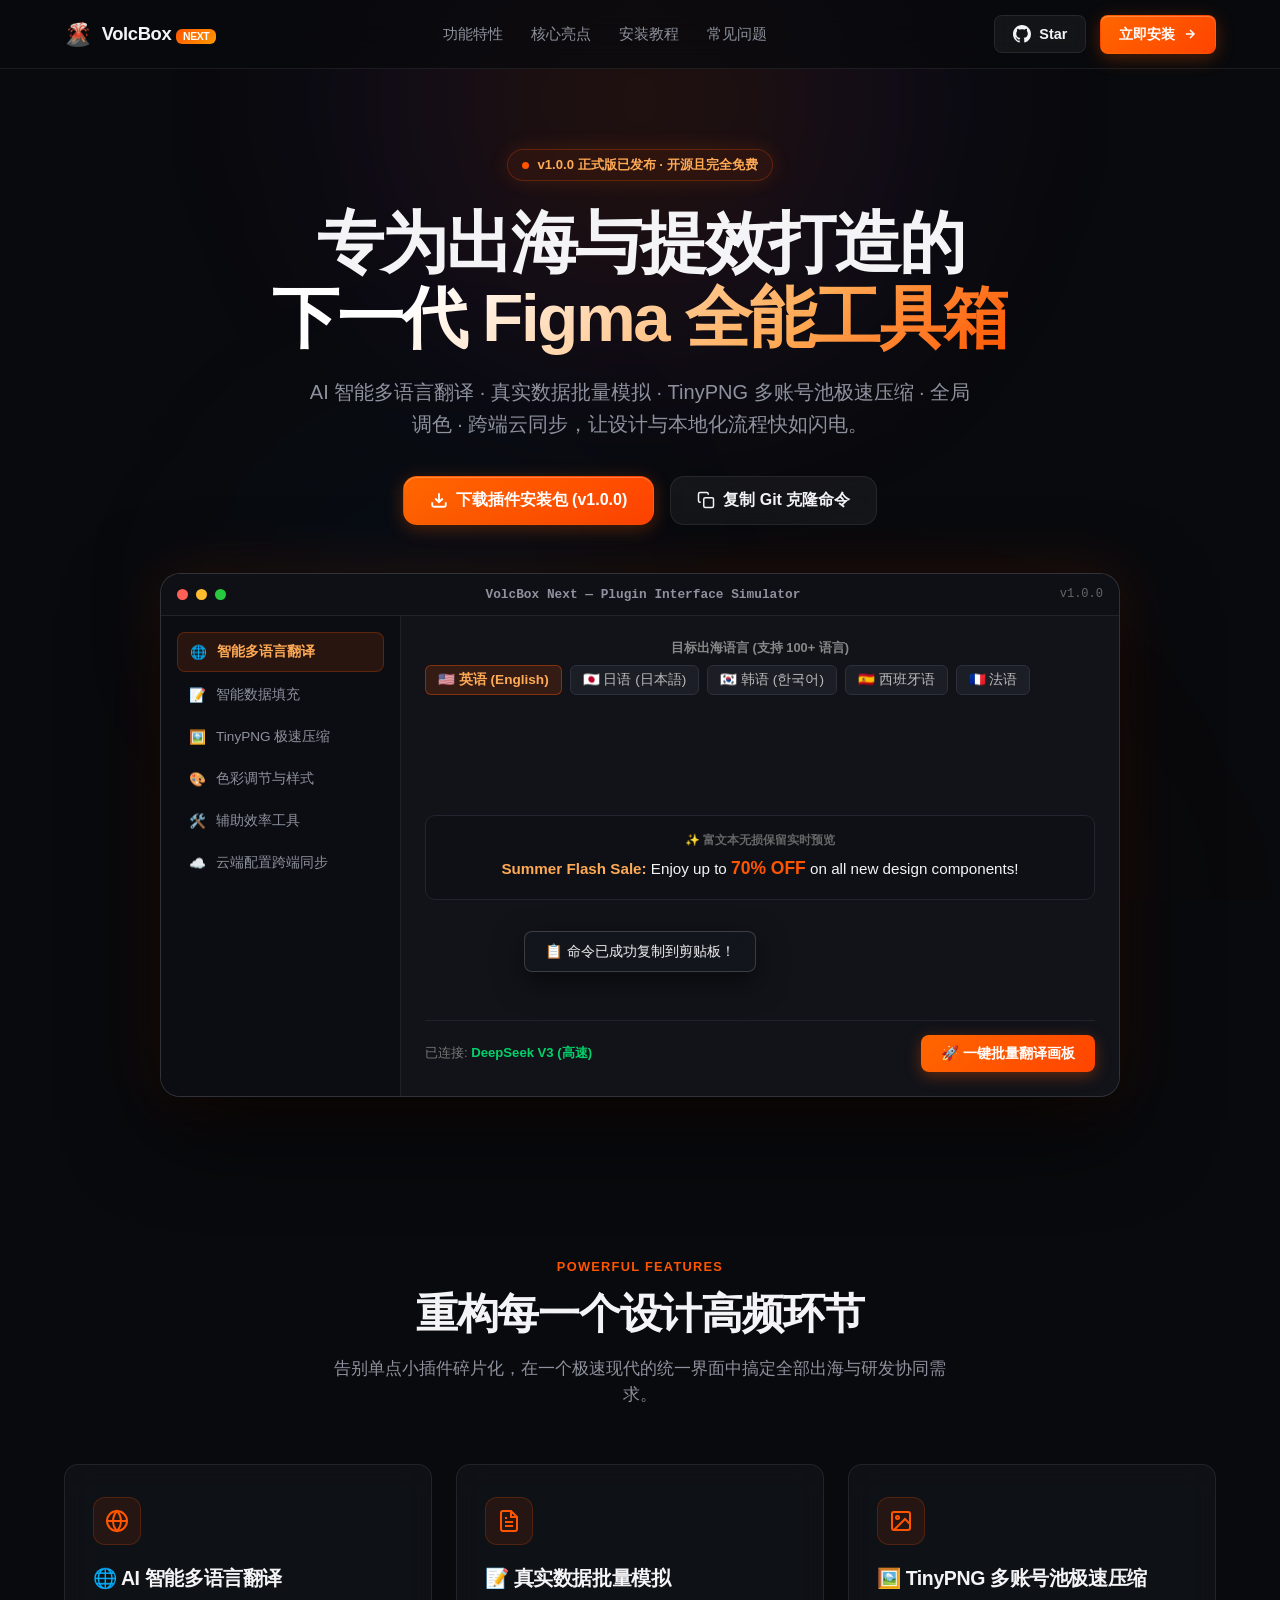
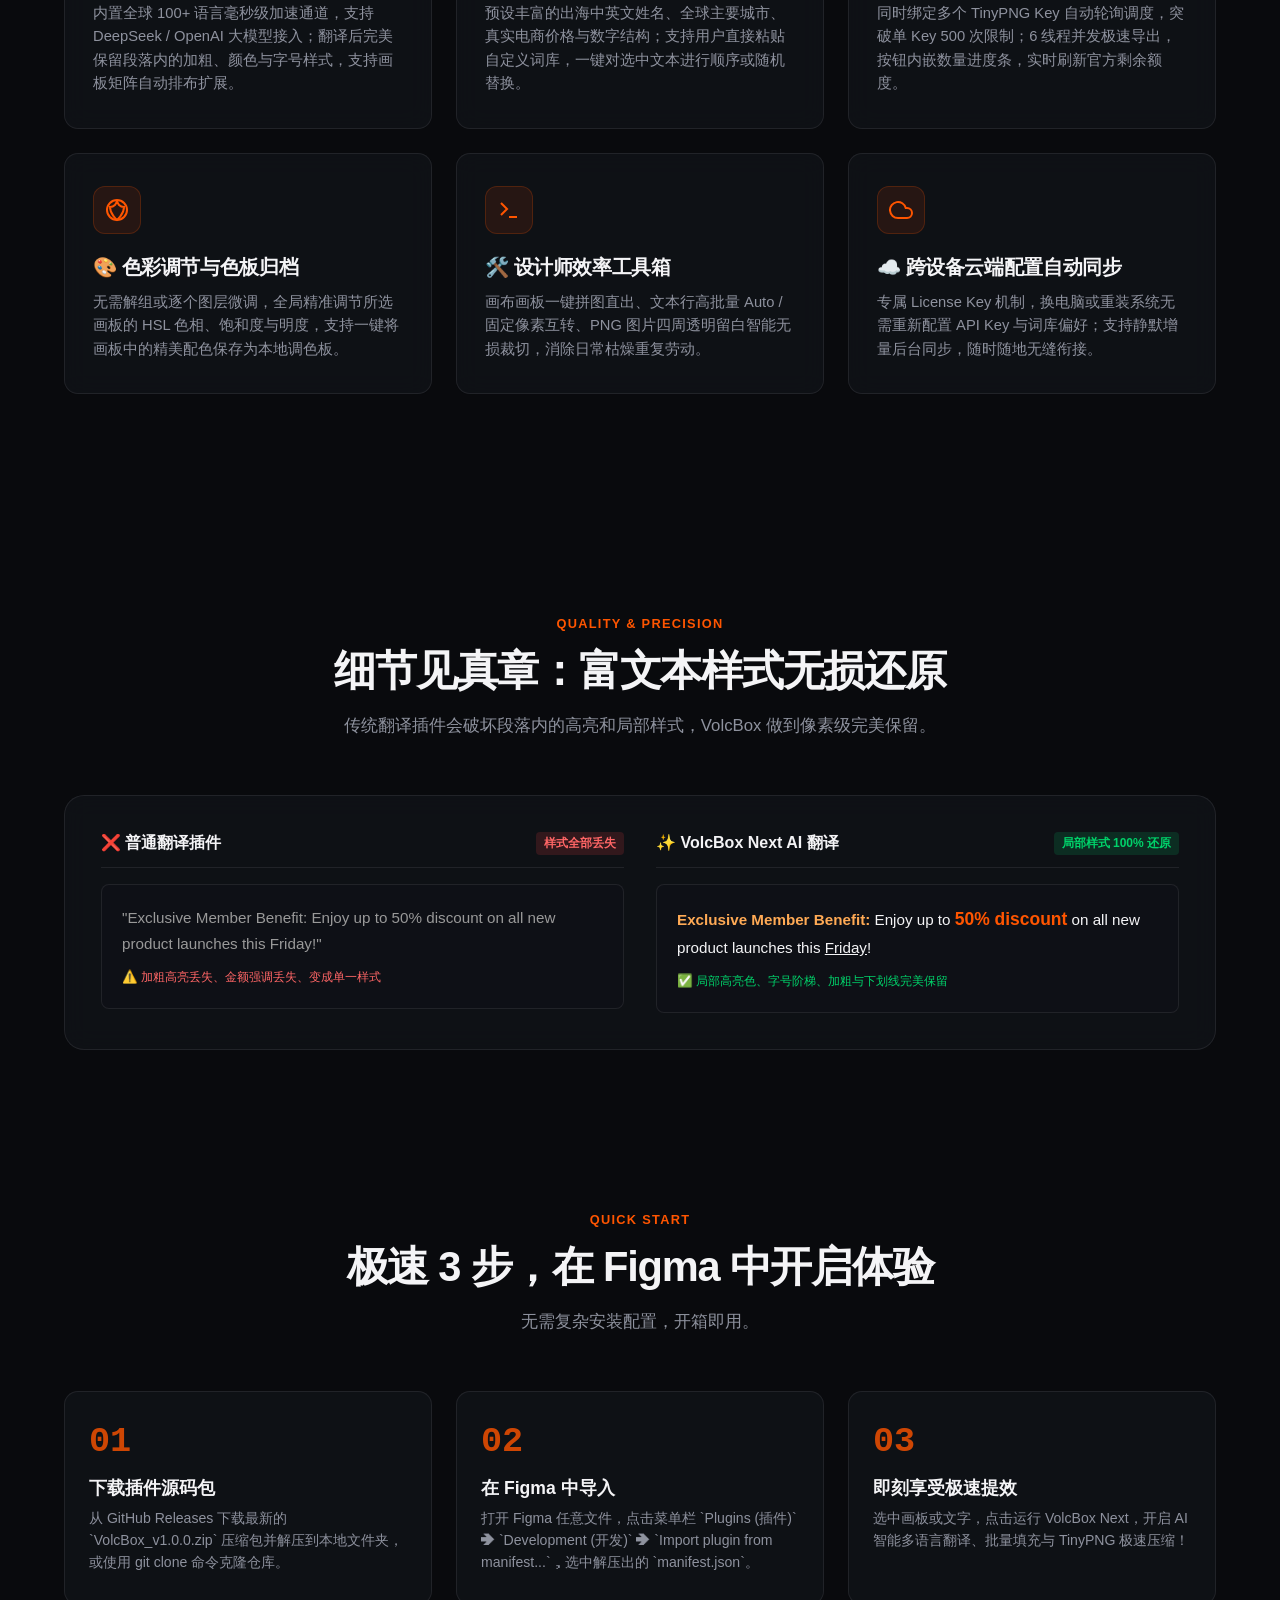
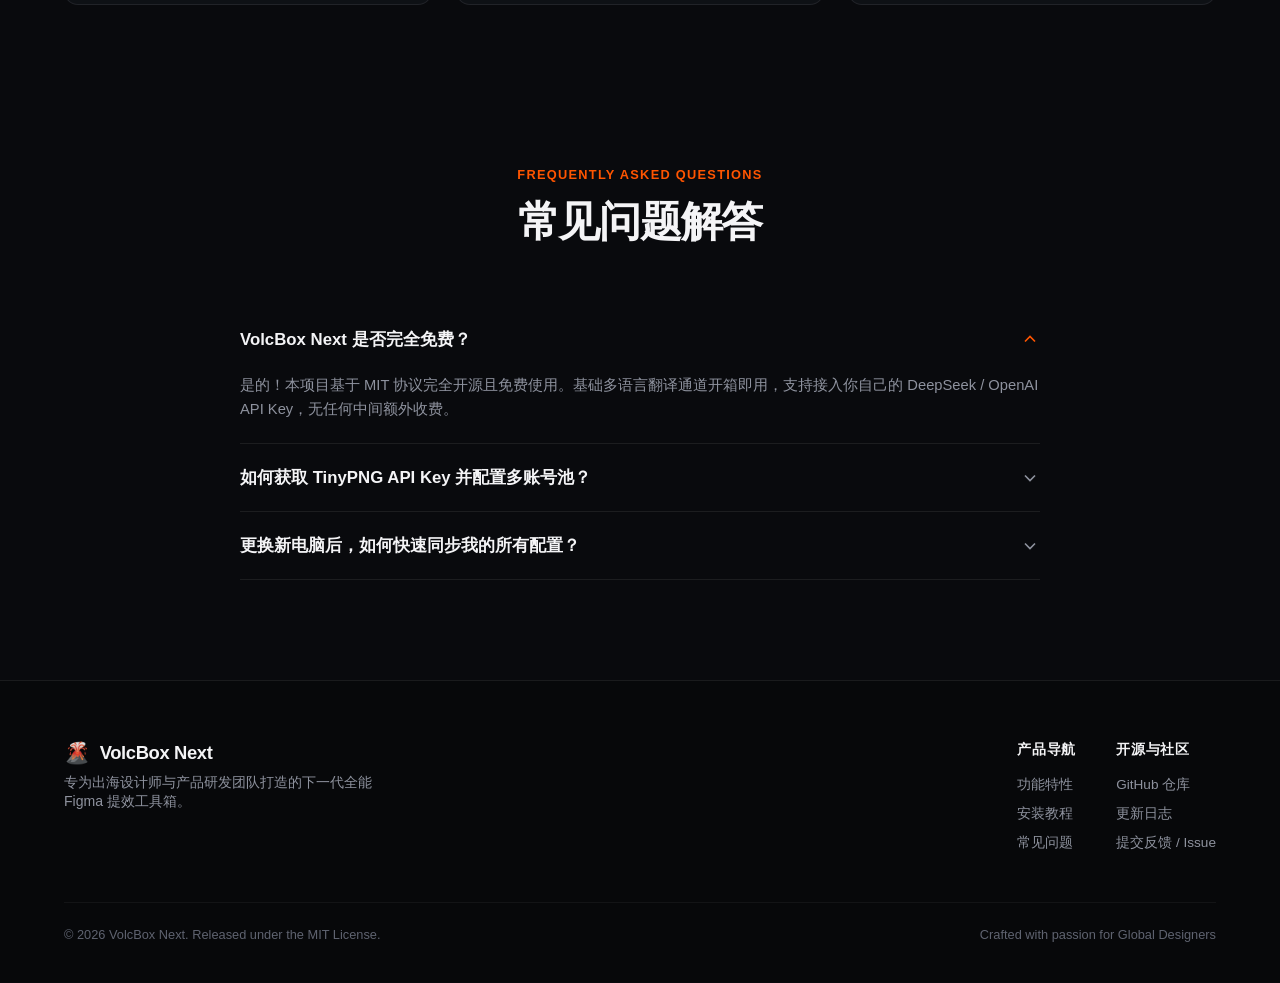
==== website/index.html @ 86ef057e "feat: add lightweight dark/light theme switcher and website" ====
<!DOCTYPE html>
<html lang="zh-CN">
<head>
  <meta charset="UTF-8">
  <meta name="viewport" content="width=device-width, initial-scale=1.0">
  <title>VolcBox Next — 全能出海与设计提效 Figma 插件官方主页</title>
  <meta name="description" content="专为出海设计师与产品研发打造的下一代全能 Figma 提效工具箱：AI 智能翻译、真实数据批量填充、TinyPNG 多账号池极速压缩、色彩调校与跨端云同步。">
  <meta name="keywords" content="Figma, Figma Plugin, VolcBox, AI翻译, TinyPNG压缩, 出海设计, 数据模拟, Figma插件">
  
  <!-- Open Graph / Meta -->
  <meta property="og:type" content="website">
  <meta property="og:title" content="VolcBox Next — 全能出海与设计提效 Figma 插件">
  <meta property="og:description" content="AI 智能翻译 · 真实数据批量模拟 · TinyPNG 多池极速压缩 · 全局调色 · 跨端云同步">

  <!-- Favicon -->
  <link rel="icon" href="data:image/svg+xml,<svg xmlns=%22http://www.w3.org/2000/svg%22 viewBox=%220 0 100 100%22><text y=%22.9em%22 font-size=%2290%22>🌋</text></svg>">
  
  <!-- Stylesheet -->
  <link rel="stylesheet" href="style.css">
</head>
<body>

  <!-- Ambient Light Orbs -->
  <div class="ambient-glow">
    <div class="glow-orb-1"></div>
    <div class="glow-orb-2"></div>
    <div class="glow-orb-3"></div>
  </div>

  <!-- Navigation Bar -->
  <header class="navbar">
    <div class="container navbar-inner">
      <a href="#" class="logo-link">
        <span style="font-size: 1.4rem;">🌋</span>
        <span>VolcBox <span class="logo-badge">Next</span></span>
      </a>

      <nav>
        <ul class="nav-links">
          <li><a href="#features" class="nav-link">功能特性</a></li>
          <li><a href="#showcase" class="nav-link">核心亮点</a></li>
          <li><a href="#install" class="nav-link">安装教程</a></li>
          <li><a href="#faq" class="nav-link">常见问题</a></li>
        </ul>
      </nav>

      <div class="nav-actions">
        <a href="https://github.com/haifengcy/Figma-VolcBox" target="_blank" class="btn btn-secondary" title="前往 GitHub 仓库">
          <svg width="18" height="18" viewBox="0 0 24 24" fill="currentColor"><path d="M12 0C5.37 0 0 5.37 0 12c0 5.31 3.435 9.795 8.205 11.385.6.105.825-.255.825-.57 0-.285-.015-1.23-.015-2.235-3.015.555-3.795-.735-4.035-1.41-.135-.345-.72-1.41-1.23-1.695-.42-.225-1.02-.78-.015-.795.945-.015 1.62.87 1.845 1.23 1.08 1.815 2.805 1.305 3.495.99.105-.78.42-1.305.765-1.605-2.67-.3-5.46-1.335-5.46-5.925 0-1.305.465-2.385 1.23-3.225-.12-.3-.54-1.53.12-3.18 0 0 1.005-.315 3.3 1.23.96-.27 1.98-.405 3-.405s2.04.135 3 .405c2.295-1.56 3.3-1.23 3.3-1.23.66 1.65.24 2.88.12 3.18.765.84 1.23 1.905 1.23 3.225 0 4.605-2.805 5.625-5.475 5.925.435.375.81 1.095.81 2.22 0 1.605-.015 2.895-.015 3.3 0 .315.225.69.825.57A12.02 12.02 0 0024 12c0-6.63-5.37-12-12-12z"/></svg>
          <span>Star</span>
        </a>
        <a href="#install" class="btn btn-primary">
          <span>立即安装</span>
          <svg width="14" height="14" viewBox="0 0 24 24" fill="none" stroke="currentColor" stroke-width="2.5"><path d="M5 12h14M12 5l7 7-7 7"/></svg>
        </a>
      </div>
    </div>
  </header>

  <!-- Hero Section -->
  <section class="hero-section">
    <div class="container">
      <div class="hero-pill">
        <span class="pulse-dot"></span>
        <span>v1.0.0 正式版已发布 · 开源且完全免费</span>
      </div>

      <h1 class="hero-title">
        专为出海与提效打造的<br>
        <span class="gradient-text">下一代 Figma 全能工具箱</span>
      </h1>

      <p class="hero-subtitle">
        AI 智能多语言翻译 · 真实数据批量模拟 · TinyPNG 多账号池极速压缩 · 全局调色 · 跨端云同步，让设计与本地化流程快如闪电。
      </p>

      <div class="hero-cta-group">
        <a href="https://github.com/haifengcy/Figma-VolcBox/releases/latest" target="_blank" class="btn btn-primary btn-lg">
          <svg width="18" height="18" viewBox="0 0 24 24" fill="none" stroke="currentColor" stroke-width="2.5"><path d="M21 15v4a2 2 0 0 1-2 2H5a2 2 0 0 1-2-2v-4M7 10l5 5 5-5M12 15V3"/></svg>
          <span>下载插件安装包 (v1.0.0)</span>
        </a>
        <button onclick="copyCloneCommand()" class="btn btn-secondary btn-lg">
          <svg width="18" height="18" viewBox="0 0 24 24" fill="none" stroke="currentColor" stroke-width="2"><rect x="9" y="9" width="13" height="13" rx="2" ry="2"></rect><path d="M5 15H4a2 2 0 0 1-2-2V4a2 2 0 0 1 2-2h9a2 2 0 0 1 2 2v1"></path></svg>
          <span>复制 Git 克隆命令</span>
        </button>
      </div>

      <!-- 3D Interactive Simulated Figma Plugin -->
      <div class="hero-mockup-wrapper">
        <div class="hero-mockup-container">
          <div class="window-header">
            <div class="window-controls">
              <span class="window-dot dot-red"></span>
              <span class="window-dot dot-yellow"></span>
              <span class="window-dot dot-green"></span>
            </div>
            <div class="window-title">VolcBox Next — Plugin Interface Simulator</div>
            <div style="font-size: 0.75rem; color: #666; font-family: var(--font-mono);">v1.0.0</div>
          </div>

          <div class="mockup-body">
            <!-- Sidebar Tabs -->
            <div class="mockup-sidebar">
              <button class="mockup-tab-btn active" onclick="switchMockupTab('translate', this)">
                <span>🌐</span> <span>智能多语言翻译</span>
              </button>
              <button class="mockup-tab-btn" onclick="switchMockupTab('fill', this)">
                <span>📝</span> <span>智能数据填充</span>
              </button>
              <button class="mockup-tab-btn" onclick="switchMockupTab('compress', this)">
                <span>🖼️</span> <span>TinyPNG 极速压缩</span>
              </button>
              <button class="mockup-tab-btn" onclick="switchMockupTab('color', this)">
                <span>🎨</span> <span>色彩调节与样式</span>
              </button>
              <button class="mockup-tab-btn" onclick="switchMockupTab('tools', this)">
                <span>🛠️</span> <span>辅助效率工具</span>
              </button>
              <button class="mockup-tab-btn" onclick="switchMockupTab('sync', this)">
                <span>☁️</span> <span>云端配置跨端同步</span>
              </button>
            </div>

            <!-- Main Tab Dynamic Content -->
            <div class="mockup-content" id="mockup-content-view">
              <!-- Content rendered via JavaScript dynamically -->
            </div>
          </div>
        </div>
      </div>
    </div>
  </section>

  <!-- Core Features Grid -->
  <section id="features" style="padding: 100px 0 60px;">
    <div class="container">
      <div class="section-header">
        <span class="section-tag">Powerful Features</span>
        <h2 class="section-title">重构每一个设计高频环节</h2>
        <p class="section-desc">告别单点小插件碎片化，在一个极速现代的统一界面中搞定全部出海与研发协同需求。</p>
      </div>

      <div class="features-grid">
        <!-- Card 1 -->
        <div class="feature-card">
          <div class="feature-icon-wrapper">
            <svg width="24" height="24" viewBox="0 0 24 24" fill="none" stroke="currentColor" stroke-width="2"><circle cx="12" cy="12" r="10"></circle><line x1="2" y1="12" x2="22" y2="12"></line><path d="M12 2a15.3 15.3 0 0 1 4 10 15.3 15.3 0 0 1-4 10 15.3 15.3 0 0 1-4-10 15.3 15.3 0 0 1 4-10z"></path></svg>
          </div>
          <h3 class="feature-title">🌐 AI 智能多语言翻译</h3>
          <p class="feature-description">
            内置全球 100+ 语言毫秒级加速通道，支持 DeepSeek / OpenAI 大模型接入；翻译后完美保留段落内的加粗、颜色与字号样式，支持画板矩阵自动排布扩展。
          </p>
        </div>

        <!-- Card 2 -->
        <div class="feature-card">
          <div class="feature-icon-wrapper">
            <svg width="24" height="24" viewBox="0 0 24 24" fill="none" stroke="currentColor" stroke-width="2"><path d="M14 2H6a2 2 0 0 0-2 2v16a2 2 0 0 0 2 2h12a2 2 0 0 0 2-2V8z"></path><polyline points="14 2 14 8 20 8"></polyline><line x1="16" y1="13" x2="8" y2="13"></line><line x1="16" y1="17" x2="8" y2="17"></line><polyline points="10 9 9 9 8 9"></polyline></svg>
          </div>
          <h3 class="feature-title">📝 真实数据批量模拟</h3>
          <p class="feature-description">
            预设丰富的出海中英文姓名、全球主要城市、真实电商价格与数字结构；支持用户直接粘贴自定义词库，一键对选中文本进行顺序或随机替换。
          </p>
        </div>

        <!-- Card 3 -->
        <div class="feature-card">
          <div class="feature-icon-wrapper">
            <svg width="24" height="24" viewBox="0 0 24 24" fill="none" stroke="currentColor" stroke-width="2"><rect x="3" y="3" width="18" height="18" rx="2" ry="2"></rect><circle cx="8.5" cy="8.5" r="1.5"></circle><polyline points="21 15 16 10 5 21"></polyline></svg>
          </div>
          <h3 class="feature-title">🖼️ TinyPNG 多账号池极速压缩</h3>
          <p class="feature-description">
            同时绑定多个 TinyPNG Key 自动轮询调度，突破单 Key 500 次限制；6 线程并发极速导出，按钮内嵌数量进度条，实时刷新官方剩余额度。
          </p>
        </div>

        <!-- Card 4 -->
        <div class="feature-card">
          <div class="feature-icon-wrapper">
            <svg width="24" height="24" viewBox="0 0 24 24" fill="none" stroke="currentColor" stroke-width="2"><circle cx="12" cy="12" r="10"></circle><path d="M12 2a7 7 0 0 0 7 7c0 7-7 13-7 13s-7-6-7-13a7 7 0 0 0 7-7z"></path></svg>
          </div>
          <h3 class="feature-title">🎨 色彩调节与色板归档</h3>
          <p class="feature-description">
            无需解组或逐个图层微调，全局精准调节所选画板的 HSL 色相、饱和度与明度，支持一键将画板中的精美配色保存为本地调色板。
          </p>
        </div>

        <!-- Card 5 -->
        <div class="feature-card">
          <div class="feature-icon-wrapper">
            <svg width="24" height="24" viewBox="0 0 24 24" fill="none" stroke="currentColor" stroke-width="2"><polyline points="4 17 10 11 4 5"></polyline><line x1="12" y1="19" x2="20" y2="19"></line></svg>
          </div>
          <h3 class="feature-title">🛠️ 设计师效率工具箱</h3>
          <p class="feature-description">
            画布画板一键拼图直出、文本行高批量 Auto / 固定像素互转、PNG 图片四周透明留白智能无损裁切，消除日常枯燥重复劳动。
          </p>
        </div>

        <!-- Card 6 -->
        <div class="feature-card">
          <div class="feature-icon-wrapper">
            <svg width="24" height="24" viewBox="0 0 24 24" fill="none" stroke="currentColor" stroke-width="2"><path d="M18 10h-1.26A8 8 0 1 0 9 20h9a5 5 0 0 0 0-10z"></path></svg>
          </div>
          <h3 class="feature-title">☁️ 跨设备云端配置自动同步</h3>
          <p class="feature-description">
            专属 License Key 机制，换电脑或重装系统无需重新配置 API Key 与词库偏好；支持静默增量后台同步，随时随地无缝衔接。
          </p>
        </div>
      </div>
    </div>
  </section>

  <!-- Showcase & Comparison Section -->
  <section id="showcase" class="comparison-section">
    <div class="container">
      <div class="section-header">
        <span class="section-tag">Quality & Precision</span>
        <h2 class="section-title">细节见真章：富文本样式无损还原</h2>
        <p class="section-desc">传统翻译插件会破坏段落内的高亮和局部样式，VolcBox 做到像素级完美保留。</p>
      </div>

      <div class="comparison-box">
        <div>
          <div class="compare-col-header">
            <strong>❌ 普通翻译插件</strong>
            <span class="compare-badge badge-bad">样式全部丢失</span>
          </div>
          <div class="compare-card" style="color: #999;">
            "Exclusive Member Benefit: Enjoy up to 50% discount on all new product launches this Friday!"
            <div style="font-size: 0.78rem; color: #ff6666; margin-top: 10px;">⚠️ 加粗高亮丢失、金额强调丢失、变成单一样式</div>
          </div>
        </div>

        <div>
          <div class="compare-col-header">
            <strong>✨ VolcBox Next AI 翻译</strong>
            <span class="compare-badge badge-good">局部样式 100% 还原</span>
          </div>
          <div class="compare-card">
            <span style="color: #FFAA55; font-weight: 700;">Exclusive Member Benefit:</span> Enjoy up to <span style="color: #FF5500; font-weight: 800; font-size: 1.15em;">50% discount</span> on all new product launches this <span style="text-decoration: underline;">Friday</span>!
            <div style="font-size: 0.78rem; color: #00D26A; margin-top: 10px;">✅ 局部高亮色、字号阶梯、加粗与下划线完美保留</div>
          </div>
        </div>
      </div>
    </div>
  </section>

  <!-- Installation Steps -->
  <section id="install" class="install-section">
    <div class="container">
      <div class="section-header">
        <span class="section-tag">Quick Start</span>
        <h2 class="section-title">极速 3 步，在 Figma 中开启体验</h2>
        <p class="section-desc">无需复杂安装配置，开箱即用。</p>
      </div>

      <div class="steps-wrapper">
        <div class="step-card">
          <div class="step-num">01</div>
          <h3 class="step-title">下载插件源码包</h3>
          <p class="step-text">从 GitHub Releases 下载最新的 `VolcBox_v1.0.0.zip` 压缩包并解压到本地文件夹，或使用 git clone 命令克隆仓库。</p>
        </div>

        <div class="step-card">
          <div class="step-num">02</div>
          <h3 class="step-title">在 Figma 中导入</h3>
          <p class="step-text">打开 Figma 任意文件，点击菜单栏 `Plugins (插件)` ➔ `Development (开发)` ➔ `Import plugin from manifest...`，选中解压出的 `manifest.json`。</p>
        </div>

        <div class="step-card">
          <div class="step-num">03</div>
          <h3 class="step-title">即刻享受极速提效</h3>
          <p class="step-text">选中画板或文字，点击运行 VolcBox Next，开启 AI 智能多语言翻译、批量填充与 TinyPNG 极速压缩！</p>
        </div>
      </div>
    </div>
  </section>

  <!-- FAQ Section -->
  <section id="faq" class="faq-section">
    <div class="container">
      <div class="section-header">
        <span class="section-tag">Frequently Asked Questions</span>
        <h2 class="section-title">常见问题解答</h2>
      </div>

      <div class="faq-list">
        <div class="faq-item active">
          <button class="faq-question" onclick="toggleFaq(this)">
            <span>VolcBox Next 是否完全免费？</span>
            <svg class="faq-icon" width="20" height="20" viewBox="0 0 24 24" fill="none" stroke="currentColor" stroke-width="2"><polyline points="6 9 12 15 18 9"></polyline></svg>
          </button>
          <div class="faq-answer">
            是的！本项目基于 MIT 协议完全开源且免费使用。基础多语言翻译通道开箱即用，支持接入你自己的 DeepSeek / OpenAI API Key，无任何中间额外收费。
          </div>
        </div>

        <div class="faq-item">
          <button class="faq-question" onclick="toggleFaq(this)">
            <span>如何获取 TinyPNG API Key 并配置多账号池？</span>
            <svg class="faq-icon" width="20" height="20" viewBox="0 0 24 24" fill="none" stroke="currentColor" stroke-width="2"><polyline points="6 9 12 15 18 9"></polyline></svg>
          </button>
          <div class="faq-answer">
            访问 tinypng.com/developers 免费输入邮箱即可获取 API Key（每个账号每月赠送 500 张无损压缩额度）。在 VolcBox 中你可以添加多个 Key，插件会自动轮询调度，轻松实现每月数千张免费图片压缩。
          </div>
        </div>

        <div class="faq-item">
          <button class="faq-question" onclick="toggleFaq(this)">
            <span>更换新电脑后，如何快速同步我的所有配置？</span>
            <svg class="faq-icon" width="20" height="20" viewBox="0 0 24 24" fill="none" stroke="currentColor" stroke-width="2"><polyline points="6 9 12 15 18 9"></polyline></svg>
          </button>
          <div class="faq-answer">
            在插件「设置」页面点击一键生成专属同步密钥（例如 `VB-XXXX-XXXX`）。在新电脑安装插件后，只需在设置页面输入你的密钥并点击「拉取云端配置」，所有 API Key、词库与偏好将瞬间全部恢复！
          </div>
        </div>
      </div>
    </div>
  </section>

  <!-- Footer -->
  <footer class="footer">
    <div class="container">
      <div class="footer-top">
        <div class="footer-brand">
          <div class="logo-link">
            <span style="font-size: 1.3rem;">🌋</span>
            <span>VolcBox Next</span>
          </div>
          <p>专为出海设计师与产品研发团队打造的下一代全能 Figma 提效工具箱。</p>
        </div>

        <div class="footer-links">
          <div class="footer-col">
            <h4>产品导航</h4>
            <ul>
              <li><a href="#features">功能特性</a></li>
              <li><a href="#install">安装教程</a></li>
              <li><a href="#faq">常见问题</a></li>
            </ul>
          </div>
          <div class="footer-col">
            <h4>开源与社区</h4>
            <ul>
              <li><a href="https://github.com/haifengcy/Figma-VolcBox" target="_blank">GitHub 仓库</a></li>
              <li><a href="https://github.com/haifengcy/Figma-VolcBox/releases" target="_blank">更新日志</a></li>
              <li><a href="https://github.com/haifengcy/Figma-VolcBox/issues" target="_blank">提交反馈 / Issue</a></li>
            </ul>
          </div>
        </div>
      </div>

      <div class="footer-bottom">
        <div>© 2026 VolcBox Next. Released under the MIT License.</div>
        <div>Crafted with passion for Global Designers</div>
      </div>
    </div>
  </footer>

  <!-- Toast Notification -->
  <div id="toast">📋 命令已成功复制到剪贴板！</div>

  <!-- Scripts -->
  <script src="main.js"></script>
</body>
</html>
---- website/style.css ----
/* =====================================================================
 * VolcBox Next - Official Landing Page Design System
 * Inspired by Linear, Raycast, and Vercel dark industrial aesthetics
 * ===================================================================== */

:root {
  --bg-main: #090A0D;
  --bg-surface: #111318;
  --bg-card: rgba(18, 20, 26, 0.7);
  --bg-card-hover: rgba(24, 27, 36, 0.85);
  --border-subtle: rgba(255, 255, 255, 0.08);
  --border-glow: rgba(255, 107, 0, 0.35);
  --border-active: rgba(255, 255, 255, 0.18);

  --accent-orange: #FF5500;
  --accent-orange-glow: rgba(255, 85, 0, 0.35);
  --accent-amber: #FF9900;
  --accent-purple: #8A2BE2;
  --accent-blue: #0088FF;
  --accent-green: #00D26A;
  
  --text-main: #F4F4F6;
  --text-muted: #8E929E;
  --text-sub: #5F6370;

  --font-sans: -apple-system, BlinkMacSystemFont, 'Inter', 'SF Pro Display', 'PingFang SC', 'Helvetica Neue', sans-serif;
  --font-mono: 'JetBrains Mono', 'SF Mono', Consolas, Menlo, monospace;

  --radius-sm: 8px;
  --radius-md: 14px;
  --radius-lg: 20px;
  --radius-xl: 28px;
}

/* Reset & Base */
*, *::before, *::after {
  box-sizing: border-box;
  margin: 0;
  padding: 0;
}

html {
  scroll-behavior: smooth;
  font-size: 16px;
  background-color: var(--bg-main);
  color: var(--text-main);
  font-family: var(--font-sans);
  -webkit-font-smoothing: antialiased;
  -moz-osx-font-smoothing: grayscale;
}

body {
  overflow-x: hidden;
  background: var(--bg-main);
  position: relative;
  min-height: 100vh;
}

/* Background Ambient Glow */
.ambient-glow {
  position: fixed;
  top: 0;
  left: 50%;
  transform: translateX(-50%);
  width: 100vw;
  height: 100vh;
  pointer-events: none;
  z-index: 0;
  overflow: hidden;
}

.glow-orb-1 {
  position: absolute;
  top: -200px;
  left: 50%;
  transform: translateX(-50%);
  width: 900px;
  height: 600px;
  background: radial-gradient(circle, rgba(255, 85, 0, 0.12) 0%, rgba(138, 43, 226, 0.06) 50%, transparent 70%);
  filter: blur(80px);
}

.glow-orb-2 {
  position: absolute;
  top: 40%;
  left: 10%;
  width: 600px;
  height: 500px;
  background: radial-gradient(circle, rgba(0, 136, 255, 0.06) 0%, transparent 70%);
  filter: blur(90px);
}

.glow-orb-3 {
  position: absolute;
  top: 70%;
  right: 5%;
  width: 700px;
  height: 600px;
  background: radial-gradient(circle, rgba(255, 85, 0, 0.08) 0%, transparent 70%);
  filter: blur(100px);
}

/* Layout Container */
.container {
  max-width: 1200px;
  margin: 0 auto;
  padding: 0 24px;
  position: relative;
  z-index: 1;
}

/* Header & Navbar */
.navbar {
  position: sticky;
  top: 0;
  z-index: 100;
  backdrop-filter: blur(16px);
  -webkit-backdrop-filter: blur(16px);
  background: rgba(9, 10, 13, 0.75);
  border-bottom: 1px solid var(--border-subtle);
  transition: all 0.3s ease;
}

.navbar-inner {
  display: flex;
  align-items: center;
  justify-content: space-between;
  height: 68px;
}

.logo-link {
  display: flex;
  align-items: center;
  gap: 10px;
  text-decoration: none;
  color: var(--text-main);
  font-weight: 700;
  font-size: 1.15rem;
  letter-spacing: -0.02em;
}

.logo-badge {
  font-size: 0.65rem;
  font-weight: 600;
  padding: 2px 7px;
  border-radius: 6px;
  background: linear-gradient(135deg, var(--accent-orange), var(--accent-amber));
  color: #fff;
  text-transform: uppercase;
}

.nav-links {
  display: flex;
  align-items: center;
  gap: 28px;
  list-style: none;
}

.nav-link {
  text-decoration: none;
  color: var(--text-muted);
  font-size: 0.92rem;
  font-weight: 500;
  transition: color 0.2s ease;
}

.nav-link:hover {
  color: var(--text-main);
}

.nav-actions {
  display: flex;
  align-items: center;
  gap: 14px;
}

/* Buttons */
.btn {
  display: inline-flex;
  align-items: center;
  justify-content: center;
  gap: 8px;
  padding: 9px 18px;
  border-radius: var(--radius-sm);
  font-size: 0.9rem;
  font-weight: 600;
  text-decoration: none;
  cursor: pointer;
  transition: all 0.2s cubic-bezier(0.4, 0, 0.2, 1);
  border: 1px solid transparent;
}

.btn-primary {
  background: linear-gradient(135deg, #FF6600 0%, #FF4400 100%);
  color: #fff;
  box-shadow: 0 4px 18px rgba(255, 85, 0, 0.3), inset 0 1px 0 rgba(255, 255, 255, 0.25);
}

.btn-primary:hover {
  transform: translateY(-1px);
  box-shadow: 0 6px 24px rgba(255, 85, 0, 0.45), inset 0 1px 0 rgba(255, 255, 255, 0.35);
}

.btn-secondary {
  background: rgba(255, 255, 255, 0.05);
  color: var(--text-main);
  border: 1px solid var(--border-subtle);
  backdrop-filter: blur(8px);
}

.btn-secondary:hover {
  background: rgba(255, 255, 255, 0.09);
  border-color: var(--border-active);
  transform: translateY(-1px);
}

.btn-lg {
  padding: 13px 26px;
  font-size: 1rem;
  border-radius: var(--radius-md);
}

/* Hero Section */
.hero-section {
  padding: 80px 0 60px;
  text-align: center;
}

.hero-pill {
  display: inline-flex;
  align-items: center;
  gap: 8px;
  padding: 6px 14px;
  background: rgba(255, 85, 0, 0.08);
  border: 1px solid rgba(255, 85, 0, 0.25);
  border-radius: 999px;
  font-size: 0.82rem;
  font-weight: 600;
  color: #FFAA55;
  margin-bottom: 24px;
  box-shadow: 0 0 20px rgba(255, 85, 0, 0.15);
}

.pulse-dot {
  width: 7px;
  height: 7px;
  background: var(--accent-orange);
  border-radius: 50%;
  box-shadow: 0 0 0 0 rgba(255, 85, 0, 0.7);
  animation: pulse-ring 2s infinite;
}

@keyframes pulse-ring {
  0% { transform: scale(0.95); box-shadow: 0 0 0 0 rgba(255, 85, 0, 0.7); }
  70% { transform: scale(1); box-shadow: 0 0 0 7px rgba(255, 85, 0, 0); }
  100% { transform: scale(0.95); box-shadow: 0 0 0 0 rgba(255, 85, 0, 0); }
}

.hero-title {
  font-size: clamp(2.4rem, 5.5vw, 4.2rem);
  font-weight: 800;
  line-height: 1.12;
  letter-spacing: -0.035em;
  margin-bottom: 20px;
  max-width: 900px;
  margin-left: auto;
  margin-right: auto;
}

.gradient-text {
  background: linear-gradient(135deg, #FFFFFF 20%, #FFAA55 70%, #FF5500 100%);
  -webkit-background-clip: text;
  -webkit-text-fill-color: transparent;
}

.hero-subtitle {
  font-size: clamp(1.05rem, 2vw, 1.25rem);
  color: var(--text-muted);
  max-width: 680px;
  margin: 0 auto 36px;
  line-height: 1.6;
}

.hero-cta-group {
  display: flex;
  align-items: center;
  justify-content: center;
  gap: 16px;
  flex-wrap: wrap;
  margin-bottom: 48px;
}

/* 3D Simulated Figma Plugin Window */
.hero-mockup-wrapper {
  position: relative;
  max-width: 960px;
  margin: 0 auto;
  perspective: 1200px;
}

.hero-mockup-container {
  background: #15171E;
  border-radius: var(--radius-lg);
  border: 1px solid rgba(255, 255, 255, 0.12);
  box-shadow: 0 30px 90px rgba(0, 0, 0, 0.8), 0 0 60px rgba(255, 85, 0, 0.15);
  overflow: hidden;
  position: relative;
}

.window-header {
  height: 42px;
  background: #0E1015;
  border-bottom: 1px solid var(--border-subtle);
  display: flex;
  align-items: center;
  justify-content: space-between;
  padding: 0 16px;
}

.window-controls {
  display: flex;
  gap: 8px;
}

.window-dot {
  width: 11px;
  height: 11px;
  border-radius: 50%;
}
.dot-red { background: #FF5F56; }
.dot-yellow { background: #FFBD2E; }
.dot-green { background: #27C93F; }

.window-title {
  font-size: 0.8rem;
  font-weight: 600;
  color: var(--text-muted);
  font-family: var(--font-mono);
}

.mockup-body {
  display: grid;
  grid-template-columns: 240px 1fr;
  min-height: 480px;
  background: #111319;
}

.mockup-sidebar {
  background: #0B0D12;
  border-right: 1px solid var(--border-subtle);
  padding: 16px;
}

.mockup-tab-btn {
  display: flex;
  align-items: center;
  gap: 10px;
  width: 100%;
  padding: 10px 12px;
  border-radius: var(--radius-sm);
  background: transparent;
  border: none;
  color: var(--text-muted);
  font-size: 0.85rem;
  font-weight: 500;
  cursor: pointer;
  transition: all 0.2s ease;
  text-align: left;
  margin-bottom: 4px;
}

.mockup-tab-btn:hover {
  background: rgba(255, 255, 255, 0.04);
  color: var(--text-main);
}

.mockup-tab-btn.active {
  background: rgba(255, 85, 0, 0.12);
  color: #FFAA55;
  border: 1px solid rgba(255, 85, 0, 0.25);
  font-weight: 600;
}

.mockup-content {
  padding: 24px;
  display: flex;
  flex-direction: column;
}

/* Feature Cards Grid */
.section-header {
  text-align: center;
  max-width: 640px;
  margin: 0 auto 56px;
}

.section-tag {
  font-size: 0.8rem;
  font-weight: 700;
  text-transform: uppercase;
  letter-spacing: 0.1em;
  color: var(--accent-orange);
  margin-bottom: 12px;
  display: inline-block;
}

.section-title {
  font-size: clamp(2rem, 3.5vw, 2.6rem);
  font-weight: 800;
  letter-spacing: -0.03em;
  margin-bottom: 14px;
}

.section-desc {
  font-size: 1.05rem;
  color: var(--text-muted);
  line-height: 1.55;
}

.features-grid {
  display: grid;
  grid-template-columns: repeat(auto-fit, minmax(340px, 1fr));
  gap: 24px;
  margin-bottom: 100px;
}

.feature-card {
  background: var(--bg-card);
  border: 1px solid var(--border-subtle);
  border-radius: var(--radius-md);
  padding: 32px 28px;
  transition: all 0.3s cubic-bezier(0.4, 0, 0.2, 1);
  position: relative;
  overflow: hidden;
  backdrop-filter: blur(12px);
}

.feature-card:hover {
  background: var(--bg-card-hover);
  border-color: var(--border-glow);
  transform: translateY(-4px);
  box-shadow: 0 16px 40px rgba(0, 0, 0, 0.5), 0 0 30px rgba(255, 85, 0, 0.1);
}

.feature-icon-wrapper {
  width: 48px;
  height: 48px;
  border-radius: 12px;
  background: rgba(255, 85, 0, 0.1);
  border: 1px solid rgba(255, 85, 0, 0.2);
  display: flex;
  align-items: center;
  justify-content: center;
  color: var(--accent-orange);
  margin-bottom: 20px;
}

.feature-title {
  font-size: 1.22rem;
  font-weight: 700;
  letter-spacing: -0.02em;
  margin-bottom: 10px;
}

.feature-description {
  font-size: 0.92rem;
  color: var(--text-muted);
  line-height: 1.6;
}

/* Comparison Demo Section */
.comparison-section {
  padding: 60px 0 100px;
}

.comparison-box {
  background: var(--bg-card);
  border: 1px solid var(--border-subtle);
  border-radius: var(--radius-lg);
  padding: 36px;
  display: grid;
  grid-template-columns: 1fr 1fr;
  gap: 32px;
  backdrop-filter: blur(12px);
}

.compare-col-header {
  display: flex;
  align-items: center;
  justify-content: space-between;
  margin-bottom: 16px;
  padding-bottom: 12px;
  border-bottom: 1px solid var(--border-subtle);
}

.compare-badge {
  font-size: 0.75rem;
  font-weight: 700;
  padding: 3px 8px;
  border-radius: 4px;
  text-transform: uppercase;
}
.badge-bad { background: rgba(255, 68, 68, 0.15); color: #FF6666; }
.badge-good { background: rgba(0, 210, 106, 0.15); color: #00D26A; }

.compare-card {
  background: #0E1016;
  border-radius: var(--radius-sm);
  padding: 20px;
  border: 1px solid var(--border-subtle);
  font-size: 0.95rem;
  line-height: 1.7;
}

/* Installation Steps */
.install-section {
  padding: 60px 0 100px;
}

.steps-wrapper {
  display: grid;
  grid-template-columns: repeat(3, 1fr);
  gap: 24px;
}

.step-card {
  background: var(--bg-card);
  border: 1px solid var(--border-subtle);
  border-radius: var(--radius-md);
  padding: 30px 24px;
  position: relative;
}

.step-num {
  font-family: var(--font-mono);
  font-size: 2.2rem;
  font-weight: 800;
  color: var(--accent-orange);
  opacity: 0.8;
  margin-bottom: 14px;
}

.step-title {
  font-size: 1.1rem;
  font-weight: 700;
  margin-bottom: 8px;
}

.step-text {
  font-size: 0.88rem;
  color: var(--text-muted);
  line-height: 1.55;
}

/* FAQ Section */
.faq-section {
  padding: 60px 0 100px;
}

.faq-list {
  max-width: 800px;
  margin: 0 auto;
}

.faq-item {
  border-bottom: 1px solid var(--border-subtle);
}

.faq-question {
  width: 100%;
  display: flex;
  align-items: center;
  justify-content: space-between;
  padding: 22px 0;
  background: none;
  border: none;
  color: var(--text-main);
  font-size: 1.05rem;
  font-weight: 600;
  text-align: left;
  cursor: pointer;
}

.faq-icon {
  color: var(--text-muted);
  transition: transform 0.2s ease;
}

.faq-item.active .faq-icon {
  transform: rotate(180deg);
  color: var(--accent-orange);
}

.faq-answer {
  max-height: 0;
  overflow: hidden;
  transition: max-height 0.3s cubic-bezier(0.4, 0, 0.2, 1);
  color: var(--text-muted);
  font-size: 0.92rem;
  line-height: 1.65;
}

.faq-item.active .faq-answer {
  max-height: 300px;
  padding-bottom: 22px;
}

/* Footer */
.footer {
  border-top: 1px solid var(--border-subtle);
  padding: 60px 0 40px;
  background: #07080A;
}

.footer-top {
  display: flex;
  justify-content: space-between;
  align-items: flex-start;
  margin-bottom: 40px;
  flex-wrap: wrap;
  gap: 30px;
}

.footer-brand p {
  color: var(--text-muted);
  font-size: 0.88rem;
  margin-top: 8px;
  max-width: 320px;
}

.footer-links {
  display: flex;
  gap: 40px;
}

.footer-col h4 {
  font-size: 0.85rem;
  text-transform: uppercase;
  color: var(--text-main);
  letter-spacing: 0.05em;
  margin-bottom: 16px;
}

.footer-col ul {
  list-style: none;
}

.footer-col li {
  margin-bottom: 10px;
}

.footer-col a {
  text-decoration: none;
  color: var(--text-muted);
  font-size: 0.85rem;
  transition: color 0.2s;
}

.footer-col a:hover {
  color: var(--text-main);
}

.footer-bottom {
  padding-top: 24px;
  border-top: 1px solid rgba(255, 255, 255, 0.05);
  display: flex;
  align-items: center;
  justify-content: space-between;
  font-size: 0.8rem;
  color: var(--text-sub);
}

/* Toast */
#toast {
  position: fixed;
  bottom: 28px;
  left: 50%;
  transform: translateX(-50%) translateY(100px);
  background: rgba(20, 22, 28, 0.95);
  border: 1px solid var(--border-active);
  color: var(--text-main);
  padding: 10px 20px;
  border-radius: var(--radius-sm);
  font-size: 0.88rem;
  font-weight: 500;
  box-shadow: 0 10px 30px rgba(0, 0, 0, 0.5);
  backdrop-filter: blur(12px);
  z-index: 1000;
  transition: transform 0.3s cubic-bezier(0.175, 0.885, 0.32, 1.275);
}

#toast.show {
  transform: translateX(-50%) translateY(0);
}

/* Responsive */
@media (max-width: 900px) {
  .mockup-body {
    grid-template-columns: 1fr;
  }
  .mockup-sidebar {
    display: flex;
    overflow-x: auto;
    border-right: none;
    border-bottom: 1px solid var(--border-subtle);
  }
  .comparison-box {
    grid-template-columns: 1fr;
  }
  .steps-wrapper {
    grid-template-columns: 1fr;
  }
  .nav-links {
    display: none;
  }
}
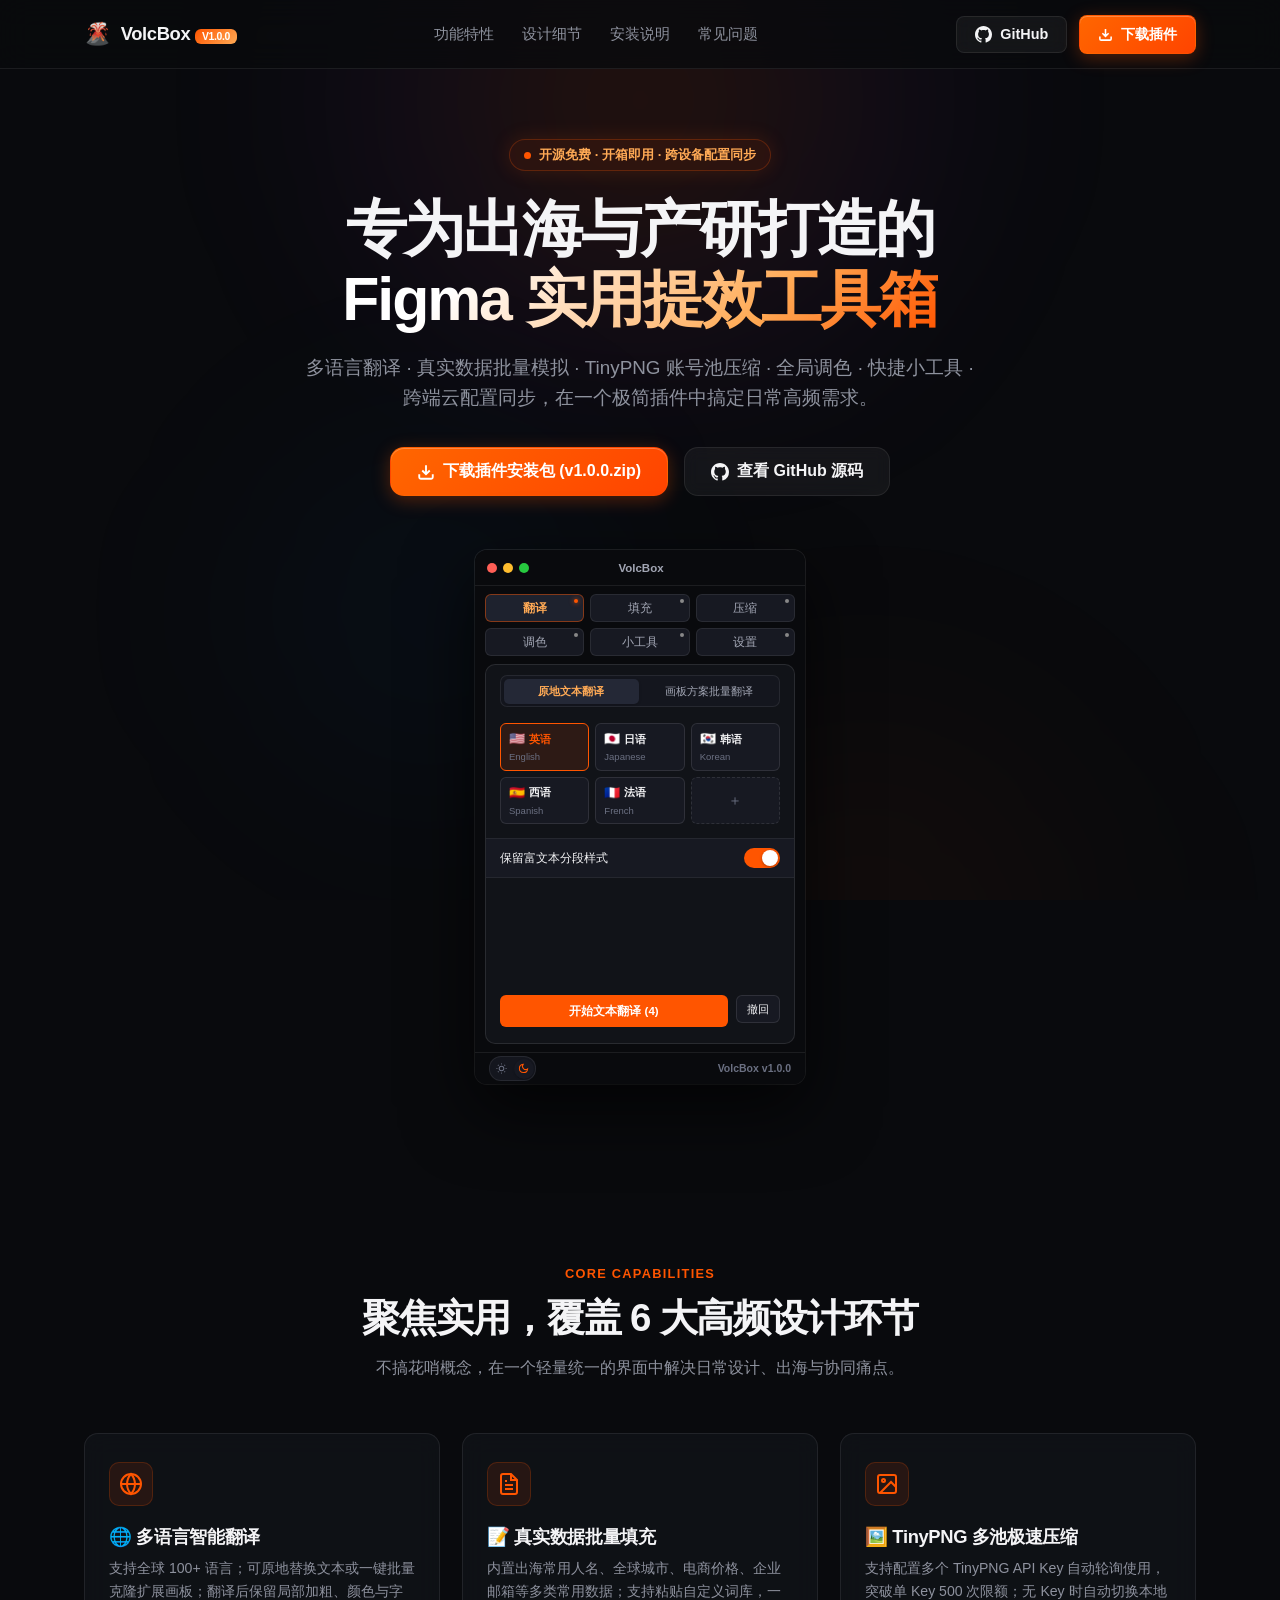
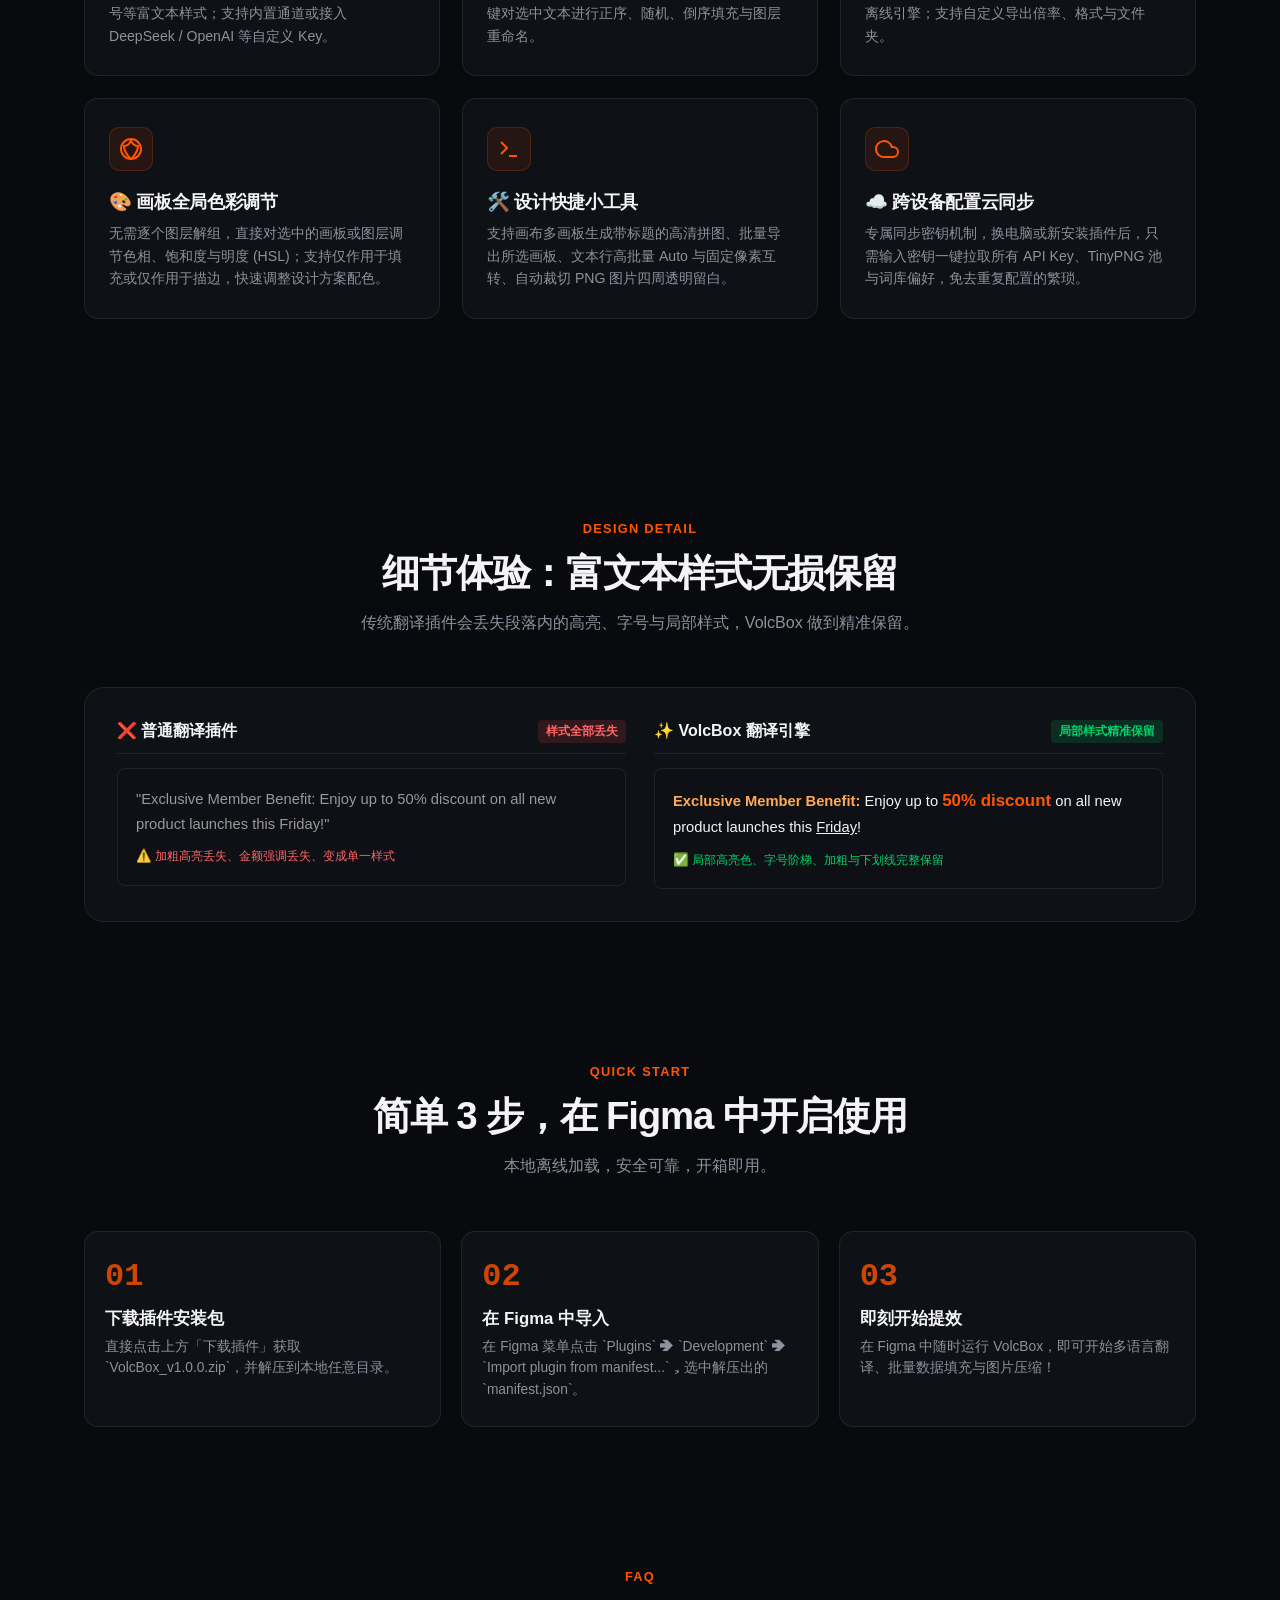
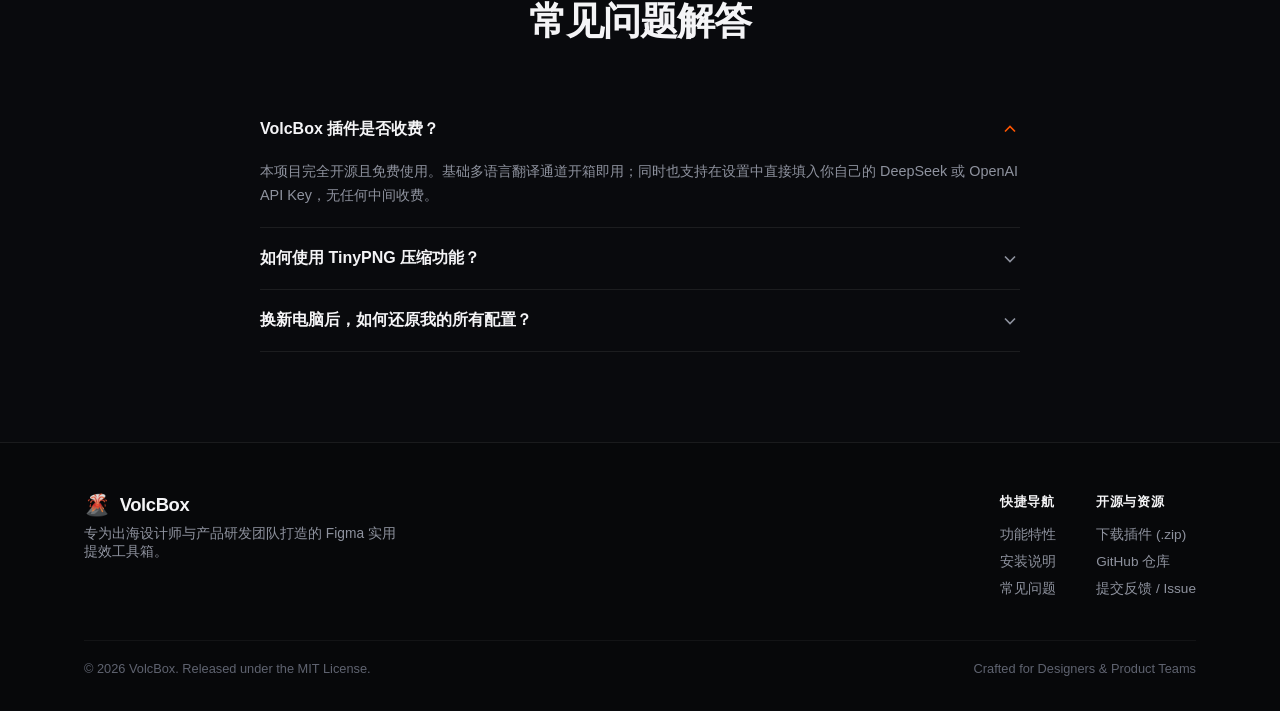
==== commit 99cb0947: "feat(website): refine realistic copy, direct zip download, and real Figma plugin interactive simulat" ====
--- a/website/index.html
+++ b/website/index.html
@@ -3,14 +3,14 @@
 <head>
   <meta charset="UTF-8">
   <meta name="viewport" content="width=device-width, initial-scale=1.0">
-  <title>VolcBox Next — 全能出海与设计提效 Figma 插件官方主页</title>
-  <meta name="description" content="专为出海设计师与产品研发打造的下一代全能 Figma 提效工具箱：AI 智能翻译、真实数据批量填充、TinyPNG 多账号池极速压缩、色彩调校与跨端云同步。">
+  <title>VolcBox — Figma 出海与设计提效实用工具箱</title>
+  <meta name="description" content="专为出海设计师与产品研发打造的实用 Figma 工具箱：多语言智能翻译、真实数据批量模拟、TinyPNG 极速压缩、画板全局调色、切图拼图与跨设备云配置同步。">
   <meta name="keywords" content="Figma, Figma Plugin, VolcBox, AI翻译, TinyPNG压缩, 出海设计, 数据模拟, Figma插件">
   
   <!-- Open Graph / Meta -->
   <meta property="og:type" content="website">
-  <meta property="og:title" content="VolcBox Next — 全能出海与设计提效 Figma 插件">
-  <meta property="og:description" content="AI 智能翻译 · 真实数据批量模拟 · TinyPNG 多池极速压缩 · 全局调色 · 跨端云同步">
+  <meta property="og:title" content="VolcBox — Figma 出海与设计提效实用工具箱">
+  <meta property="og:description" content="多语言翻译 · 真实数据填充 · TinyPNG 压缩 · 画板调色 · 快捷小工具 · 跨设备配置同步">
 
   <!-- Favicon -->
   <link rel="icon" href="data:image/svg+xml,<svg xmlns=%22http://www.w3.org/2000/svg%22 viewBox=%220 0 100 100%22><text y=%22.9em%22 font-size=%2290%22>🌋</text></svg>">
@@ -31,27 +31,27 @@
   <header class="navbar">
     <div class="container navbar-inner">
       <a href="#" class="logo-link">
-        <span style="font-size: 1.4rem;">🌋</span>
-        <span>VolcBox <span class="logo-badge">Next</span></span>
+        <span style="font-size: 1.35rem;">🌋</span>
+        <span>VolcBox <span class="logo-badge">v1.0.0</span></span>
       </a>
 
       <nav>
         <ul class="nav-links">
           <li><a href="#features" class="nav-link">功能特性</a></li>
-          <li><a href="#showcase" class="nav-link">核心亮点</a></li>
-          <li><a href="#install" class="nav-link">安装教程</a></li>
+          <li><a href="#showcase" class="nav-link">设计细节</a></li>
+          <li><a href="#install" class="nav-link">安装说明</a></li>
           <li><a href="#faq" class="nav-link">常见问题</a></li>
         </ul>
       </nav>
 
       <div class="nav-actions">
         <a href="https://github.com/haifengcy/Figma-VolcBox" target="_blank" class="btn btn-secondary" title="前往 GitHub 仓库">
-          <svg width="18" height="18" viewBox="0 0 24 24" fill="currentColor"><path d="M12 0C5.37 0 0 5.37 0 12c0 5.31 3.435 9.795 8.205 11.385.6.105.825-.255.825-.57 0-.285-.015-1.23-.015-2.235-3.015.555-3.795-.735-4.035-1.41-.135-.345-.72-1.41-1.23-1.695-.42-.225-1.02-.78-.015-.795.945-.015 1.62.87 1.845 1.23 1.08 1.815 2.805 1.305 3.495.99.105-.78.42-1.305.765-1.605-2.67-.3-5.46-1.335-5.46-5.925 0-1.305.465-2.385 1.23-3.225-.12-.3-.54-1.53.12-3.18 0 0 1.005-.315 3.3 1.23.96-.27 1.98-.405 3-.405s2.04.135 3 .405c2.295-1.56 3.3-1.23 3.3-1.23.66 1.65.24 2.88.12 3.18.765.84 1.23 1.905 1.23 3.225 0 4.605-2.805 5.625-5.475 5.925.435.375.81 1.095.81 2.22 0 1.605-.015 2.895-.015 3.3 0 .315.225.69.825.57A12.02 12.02 0 0024 12c0-6.63-5.37-12-12-12z"/></svg>
-          <span>Star</span>
+          <svg width="17" height="17" viewBox="0 0 24 24" fill="currentColor"><path d="M12 0C5.37 0 0 5.37 0 12c0 5.31 3.435 9.795 8.205 11.385.6.105.825-.255.825-.57 0-.285-.015-1.23-.015-2.235-3.015.555-3.795-.735-4.035-1.41-.135-.345-.72-1.41-1.23-1.695-.42-.225-1.02-.78-.015-.795.945-.015 1.62.87 1.845 1.23 1.08 1.815 2.805 1.305 3.495.99.105-.78.42-1.305.765-1.605-2.67-.3-5.46-1.335-5.46-5.925 0-1.305.465-2.385 1.23-3.225-.12-.3-.54-1.53.12-3.18 0 0 1.005-.315 3.3 1.23.96-.27 1.98-.405 3-.405s2.04.135 3 .405c2.295-1.56 3.3-1.23 3.3-1.23.66 1.65.24 2.88.12 3.18.765.84 1.23 1.905 1.23 3.225 0 4.605-2.805 5.625-5.475 5.925.435.375.81 1.095.81 2.22 0 1.605-.015 2.895-.015 3.3 0 .315.225.69.825.57A12.02 12.02 0 0024 12c0-6.63-5.37-12-12-12z"/></svg>
+          <span>GitHub</span>
         </a>
-        <a href="#install" class="btn btn-primary">
-          <span>立即安装</span>
-          <svg width="14" height="14" viewBox="0 0 24 24" fill="none" stroke="currentColor" stroke-width="2.5"><path d="M5 12h14M12 5l7 7-7 7"/></svg>
+        <a href="VolcBox_v1.0.0.zip" download="VolcBox_v1.0.0.zip" class="btn btn-primary" title="直接下载插件安装包">
+          <svg width="15" height="15" viewBox="0 0 24 24" fill="none" stroke="currentColor" stroke-width="2.5"><path d="M21 15v4a2 2 0 0 1-2 2H5a2 2 0 0 1-2-2v-4M7 10l5 5 5-5M12 15V3"/></svg>
+          <span>下载插件</span>
         </a>
       </div>
     </div>
@@ -62,82 +62,102 @@
     <div class="container">
       <div class="hero-pill">
         <span class="pulse-dot"></span>
-        <span>v1.0.0 正式版已发布 · 开源且完全免费</span>
+        <span>开源免费 · 开箱即用 · 跨设备配置同步</span>
       </div>
 
       <h1 class="hero-title">
-        专为出海与提效打造的<br>
-        <span class="gradient-text">下一代 Figma 全能工具箱</span>
+        专为出海与产研打造的<br>
+        <span class="gradient-text">Figma 实用提效工具箱</span>
       </h1>
 
       <p class="hero-subtitle">
-        AI 智能多语言翻译 · 真实数据批量模拟 · TinyPNG 多账号池极速压缩 · 全局调色 · 跨端云同步，让设计与本地化流程快如闪电。
+        多语言翻译 · 真实数据批量模拟 · TinyPNG 账号池压缩 · 全局调色 · 快捷小工具 · 跨端云配置同步，在一个极简插件中搞定日常高频需求。
       </p>
 
       <div class="hero-cta-group">
-        <a href="https://github.com/haifengcy/Figma-VolcBox/releases/latest" target="_blank" class="btn btn-primary btn-lg">
+        <a href="VolcBox_v1.0.0.zip" download="VolcBox_v1.0.0.zip" class="btn btn-primary btn-lg">
           <svg width="18" height="18" viewBox="0 0 24 24" fill="none" stroke="currentColor" stroke-width="2.5"><path d="M21 15v4a2 2 0 0 1-2 2H5a2 2 0 0 1-2-2v-4M7 10l5 5 5-5M12 15V3"/></svg>
-          <span>下载插件安装包 (v1.0.0)</span>
+          <span>下载插件安装包 (v1.0.0.zip)</span>
         </a>
-        <button onclick="copyCloneCommand()" class="btn btn-secondary btn-lg">
-          <svg width="18" height="18" viewBox="0 0 24 24" fill="none" stroke="currentColor" stroke-width="2"><rect x="9" y="9" width="13" height="13" rx="2" ry="2"></rect><path d="M5 15H4a2 2 0 0 1-2-2V4a2 2 0 0 1 2-2h9a2 2 0 0 1 2 2v1"></path></svg>
-          <span>复制 Git 克隆命令</span>
-        </button>
-      </div>
-
-      <!-- 3D Interactive Simulated Figma Plugin -->
-      <div class="hero-mockup-wrapper">
-        <div class="hero-mockup-container">
-          <div class="window-header">
-            <div class="window-controls">
+        <a href="https://github.com/haifengcy/Figma-VolcBox" target="_blank" class="btn btn-secondary btn-lg">
+          <svg width="18" height="18" viewBox="0 0 24 24" fill="currentColor"><path d="M12 0C5.37 0 0 5.37 0 12c0 5.31 3.435 9.795 8.205 11.385.6.105.825-.255.825-.57 0-.285-.015-1.23-.015-2.235-3.015.555-3.795-.735-4.035-1.41-.135-.345-.72-1.41-1.23-1.695-.42-.225-1.02-.78-.015-.795.945-.015 1.62.87 1.845 1.23 1.08 1.815 2.805 1.305 3.495.99.105-.78.42-1.305.765-1.605-2.67-.3-5.46-1.335-5.46-5.925 0-1.305.465-2.385 1.23-3.225-.12-.3-.54-1.53.12-3.18 0 0 1.005-.315 3.3 1.23.96-.27 1.98-.405 3-.405s2.04.135 3 .405c2.295-1.56 3.3-1.23 3.3-1.23.66 1.65.24 2.88.12 3.18.765.84 1.23 1.905 1.23 3.225 0 4.605-2.805 5.625-5.475 5.925.435.375.81 1.095.81 2.22 0 1.605-.015 2.895-.015 3.3 0 .315.225.69.825.57A12.02 12.02 0 0024 12c0-6.63-5.37-12-12-12z"/></svg>
+          <span>查看 GitHub 源码</span>
+        </a>
+      </div>
+
+      <!-- Real Figma Plugin Interactive Simulator -->
+      <div class="plugin-mockup-wrapper">
+        <div class="plugin-mockup theme-dark" id="plugin-simulator">
+          <!-- Plugin Window Header -->
+          <div class="plugin-window-header">
+            <div class="plugin-window-dots">
               <span class="window-dot dot-red"></span>
               <span class="window-dot dot-yellow"></span>
               <span class="window-dot dot-green"></span>
             </div>
-            <div class="window-title">VolcBox Next — Plugin Interface Simulator</div>
-            <div style="font-size: 0.75rem; color: #666; font-family: var(--font-mono);">v1.0.0</div>
-          </div>
-
-          <div class="mockup-body">
-            <!-- Sidebar Tabs -->
-            <div class="mockup-sidebar">
-              <button class="mockup-tab-btn active" onclick="switchMockupTab('translate', this)">
-                <span>🌐</span> <span>智能多语言翻译</span>
+            <div class="plugin-window-title">VolcBox</div>
+            <div style="width: 40px;"></div>
+          </div>
+
+          <!-- Top Mode Keypad (2x3 Grid) -->
+          <nav class="mockup-keypad" id="mockup-keypad">
+            <button class="mockup-key active" data-tab="translate" onclick="setMockupTab('translate')">
+              <span class="mockup-led"></span>
+              <span>翻译</span>
+            </button>
+            <button class="mockup-key" data-tab="fill" onclick="setMockupTab('fill')">
+              <span class="mockup-led"></span>
+              <span>填充</span>
+            </button>
+            <button class="mockup-key" data-tab="compress" onclick="setMockupTab('compress')">
+              <span class="mockup-led"></span>
+              <span>压缩</span>
+            </button>
+            <button class="mockup-key" data-tab="color" onclick="setMockupTab('color')">
+              <span class="mockup-led"></span>
+              <span>调色</span>
+            </button>
+            <button class="mockup-key" data-tab="tools" onclick="setMockupTab('tools')">
+              <span class="mockup-led"></span>
+              <span>小工具</span>
+            </button>
+            <button class="mockup-key" data-tab="settings" onclick="setMockupTab('settings')">
+              <span class="mockup-led"></span>
+              <span>设置</span>
+            </button>
+          </nav>
+
+          <!-- Main Deck Container -->
+          <main class="mockup-deck-container">
+            <div class="mockup-scroll-area" id="mockup-view-content">
+              <!-- Live content rendered by main.js -->
+            </div>
+          </main>
+
+          <!-- Bottom Chassis Bar -->
+          <footer class="mockup-bottom-bar">
+            <div class="mockup-theme-switcher">
+              <button class="mockup-theme-btn" id="mockup-theme-light" onclick="setMockupTheme('light')" title="浅色模式">
+                <svg width="11" height="11" viewBox="0 0 24 24" fill="none" stroke="currentColor" stroke-width="2.2"><circle cx="12" cy="12" r="5"></circle><line x1="12" y1="1" x2="12" y2="3"></line><line x1="12" y1="21" x2="12" y2="23"></line><line x1="4.22" y1="4.22" x2="5.64" y2="5.64"></line><line x1="18.36" y1="18.36" x2="19.78" y2="19.78"></line><line x1="1" y1="12" x2="3" y2="12"></line><line x1="21" y1="12" x2="23" y2="12"></line><line x1="4.22" y1="19.78" x2="5.64" y2="18.36"></line><line x1="18.36" y1="5.64" x2="19.78" y2="4.22"></line></svg>
               </button>
-              <button class="mockup-tab-btn" onclick="switchMockupTab('fill', this)">
-                <span>📝</span> <span>智能数据填充</span>
-              </button>
-              <button class="mockup-tab-btn" onclick="switchMockupTab('compress', this)">
-                <span>🖼️</span> <span>TinyPNG 极速压缩</span>
-              </button>
-              <button class="mockup-tab-btn" onclick="switchMockupTab('color', this)">
-                <span>🎨</span> <span>色彩调节与样式</span>
-              </button>
-              <button class="mockup-tab-btn" onclick="switchMockupTab('tools', this)">
-                <span>🛠️</span> <span>辅助效率工具</span>
-              </button>
-              <button class="mockup-tab-btn" onclick="switchMockupTab('sync', this)">
-                <span>☁️</span> <span>云端配置跨端同步</span>
+              <button class="mockup-theme-btn active" id="mockup-theme-dark" onclick="setMockupTheme('dark')" title="深色模式">
+                <svg width="11" height="11" viewBox="0 0 24 24" fill="none" stroke="currentColor" stroke-width="2.2"><path d="M21 12.79A9 9 0 1 1 11.21 3 7 7 0 0 0 21 12.79z"></path></svg>
               </button>
             </div>
-
-            <!-- Main Tab Dynamic Content -->
-            <div class="mockup-content" id="mockup-content-view">
-              <!-- Content rendered via JavaScript dynamically -->
-            </div>
-          </div>
+            <div class="mockup-brand">VolcBox <span id="plugin-version">v1.0.0</span></div>
+          </footer>
         </div>
       </div>
     </div>
   </section>
 
   <!-- Core Features Grid -->
-  <section id="features" style="padding: 100px 0 60px;">
+  <section id="features" style="padding: 90px 0 60px;">
     <div class="container">
       <div class="section-header">
-        <span class="section-tag">Powerful Features</span>
-        <h2 class="section-title">重构每一个设计高频环节</h2>
-        <p class="section-desc">告别单点小插件碎片化，在一个极速现代的统一界面中搞定全部出海与研发协同需求。</p>
+        <span class="section-tag">Core Capabilities</span>
+        <h2 class="section-title">聚焦实用，覆盖 6 大高频设计环节</h2>
+        <p class="section-desc">不搞花哨概念，在一个轻量统一的界面中解决日常设计、出海与协同痛点。</p>
       </div>
 
       <div class="features-grid">
@@ -146,9 +166,9 @@
           <div class="feature-icon-wrapper">
             <svg width="24" height="24" viewBox="0 0 24 24" fill="none" stroke="currentColor" stroke-width="2"><circle cx="12" cy="12" r="10"></circle><line x1="2" y1="12" x2="22" y2="12"></line><path d="M12 2a15.3 15.3 0 0 1 4 10 15.3 15.3 0 0 1-4 10 15.3 15.3 0 0 1-4-10 15.3 15.3 0 0 1 4-10z"></path></svg>
           </div>
-          <h3 class="feature-title">🌐 AI 智能多语言翻译</h3>
-          <p class="feature-description">
-            内置全球 100+ 语言毫秒级加速通道，支持 DeepSeek / OpenAI 大模型接入；翻译后完美保留段落内的加粗、颜色与字号样式，支持画板矩阵自动排布扩展。
+          <h3 class="feature-title">🌐 多语言智能翻译</h3>
+          <p class="feature-description">
+            支持全球 100+ 语言；可原地替换文本或一键批量克隆扩展画板；翻译后保留局部加粗、颜色与字号等富文本样式；支持内置通道或接入 DeepSeek / OpenAI 等自定义 Key。
           </p>
         </div>
 
@@ -157,9 +177,9 @@
           <div class="feature-icon-wrapper">
             <svg width="24" height="24" viewBox="0 0 24 24" fill="none" stroke="currentColor" stroke-width="2"><path d="M14 2H6a2 2 0 0 0-2 2v16a2 2 0 0 0 2 2h12a2 2 0 0 0 2-2V8z"></path><polyline points="14 2 14 8 20 8"></polyline><line x1="16" y1="13" x2="8" y2="13"></line><line x1="16" y1="17" x2="8" y2="17"></line><polyline points="10 9 9 9 8 9"></polyline></svg>
           </div>
-          <h3 class="feature-title">📝 真实数据批量模拟</h3>
-          <p class="feature-description">
-            预设丰富的出海中英文姓名、全球主要城市、真实电商价格与数字结构；支持用户直接粘贴自定义词库，一键对选中文本进行顺序或随机替换。
+          <h3 class="feature-title">📝 真实数据批量填充</h3>
+          <p class="feature-description">
+            内置出海常用人名、全球城市、电商价格、企业邮箱等多类常用数据；支持粘贴自定义词库，一键对选中文本进行正序、随机、倒序填充与图层重命名。
           </p>
         </div>
 
@@ -168,9 +188,9 @@
           <div class="feature-icon-wrapper">
             <svg width="24" height="24" viewBox="0 0 24 24" fill="none" stroke="currentColor" stroke-width="2"><rect x="3" y="3" width="18" height="18" rx="2" ry="2"></rect><circle cx="8.5" cy="8.5" r="1.5"></circle><polyline points="21 15 16 10 5 21"></polyline></svg>
           </div>
-          <h3 class="feature-title">🖼️ TinyPNG 多账号池极速压缩</h3>
-          <p class="feature-description">
-            同时绑定多个 TinyPNG Key 自动轮询调度，突破单 Key 500 次限制；6 线程并发极速导出，按钮内嵌数量进度条，实时刷新官方剩余额度。
+          <h3 class="feature-title">🖼️ TinyPNG 多池极速压缩</h3>
+          <p class="feature-description">
+            支持配置多个 TinyPNG API Key 自动轮询使用，突破单 Key 500 次限额；无 Key 时自动切换本地离线引擎；支持自定义导出倍率、格式与文件夹。
           </p>
         </div>
 
@@ -179,9 +199,9 @@
           <div class="feature-icon-wrapper">
             <svg width="24" height="24" viewBox="0 0 24 24" fill="none" stroke="currentColor" stroke-width="2"><circle cx="12" cy="12" r="10"></circle><path d="M12 2a7 7 0 0 0 7 7c0 7-7 13-7 13s-7-6-7-13a7 7 0 0 0 7-7z"></path></svg>
           </div>
-          <h3 class="feature-title">🎨 色彩调节与色板归档</h3>
-          <p class="feature-description">
-            无需解组或逐个图层微调，全局精准调节所选画板的 HSL 色相、饱和度与明度，支持一键将画板中的精美配色保存为本地调色板。
+          <h3 class="feature-title">🎨 画板全局色彩调节</h3>
+          <p class="feature-description">
+            无需逐个图层解组，直接对选中的画板或图层调节色相、饱和度与明度 (HSL)；支持仅作用于填充或仅作用于描边，快速调整设计方案配色。
           </p>
         </div>
 
@@ -190,9 +210,9 @@
           <div class="feature-icon-wrapper">
             <svg width="24" height="24" viewBox="0 0 24 24" fill="none" stroke="currentColor" stroke-width="2"><polyline points="4 17 10 11 4 5"></polyline><line x1="12" y1="19" x2="20" y2="19"></line></svg>
           </div>
-          <h3 class="feature-title">🛠️ 设计师效率工具箱</h3>
-          <p class="feature-description">
-            画布画板一键拼图直出、文本行高批量 Auto / 固定像素互转、PNG 图片四周透明留白智能无损裁切，消除日常枯燥重复劳动。
+          <h3 class="feature-title">🛠️ 设计快捷小工具</h3>
+          <p class="feature-description">
+            支持画布多画板生成带标题的高清拼图、批量导出所选画板、文本行高批量 Auto 与固定像素互转、自动裁切 PNG 图片四周透明留白。
           </p>
         </div>
 
@@ -201,9 +221,9 @@
           <div class="feature-icon-wrapper">
             <svg width="24" height="24" viewBox="0 0 24 24" fill="none" stroke="currentColor" stroke-width="2"><path d="M18 10h-1.26A8 8 0 1 0 9 20h9a5 5 0 0 0 0-10z"></path></svg>
           </div>
-          <h3 class="feature-title">☁️ 跨设备云端配置自动同步</h3>
-          <p class="feature-description">
-            专属 License Key 机制，换电脑或重装系统无需重新配置 API Key 与词库偏好；支持静默增量后台同步，随时随地无缝衔接。
+          <h3 class="feature-title">☁️ 跨设备配置云同步</h3>
+          <p class="feature-description">
+            专属同步密钥机制，换电脑或新安装插件后，只需输入密钥一键拉取所有 API Key、TinyPNG 池与词库偏好，免去重复配置的繁琐。
           </p>
         </div>
       </div>
@@ -214,9 +234,9 @@
   <section id="showcase" class="comparison-section">
     <div class="container">
       <div class="section-header">
-        <span class="section-tag">Quality & Precision</span>
-        <h2 class="section-title">细节见真章：富文本样式无损还原</h2>
-        <p class="section-desc">传统翻译插件会破坏段落内的高亮和局部样式，VolcBox 做到像素级完美保留。</p>
+        <span class="section-tag">Design Detail</span>
+        <h2 class="section-title">细节体验：富文本样式无损保留</h2>
+        <p class="section-desc">传统翻译插件会丢失段落内的高亮、字号与局部样式，VolcBox 做到精准保留。</p>
       </div>
 
       <div class="comparison-box">
@@ -233,12 +253,12 @@
 
         <div>
           <div class="compare-col-header">
-            <strong>✨ VolcBox Next AI 翻译</strong>
-            <span class="compare-badge badge-good">局部样式 100% 还原</span>
+            <strong>✨ VolcBox 翻译引擎</strong>
+            <span class="compare-badge badge-good">局部样式精准保留</span>
           </div>
           <div class="compare-card">
             <span style="color: #FFAA55; font-weight: 700;">Exclusive Member Benefit:</span> Enjoy up to <span style="color: #FF5500; font-weight: 800; font-size: 1.15em;">50% discount</span> on all new product launches this <span style="text-decoration: underline;">Friday</span>!
-            <div style="font-size: 0.78rem; color: #00D26A; margin-top: 10px;">✅ 局部高亮色、字号阶梯、加粗与下划线完美保留</div>
+            <div style="font-size: 0.78rem; color: #00D26A; margin-top: 10px;">✅ 局部高亮色、字号阶梯、加粗与下划线完整保留</div>
           </div>
         </div>
       </div>
@@ -250,27 +270,27 @@
     <div class="container">
       <div class="section-header">
         <span class="section-tag">Quick Start</span>
-        <h2 class="section-title">极速 3 步，在 Figma 中开启体验</h2>
-        <p class="section-desc">无需复杂安装配置，开箱即用。</p>
+        <h2 class="section-title">简单 3 步，在 Figma 中开启使用</h2>
+        <p class="section-desc">本地离线加载，安全可靠，开箱即用。</p>
       </div>
 
       <div class="steps-wrapper">
         <div class="step-card">
           <div class="step-num">01</div>
-          <h3 class="step-title">下载插件源码包</h3>
-          <p class="step-text">从 GitHub Releases 下载最新的 `VolcBox_v1.0.0.zip` 压缩包并解压到本地文件夹，或使用 git clone 命令克隆仓库。</p>
+          <h3 class="step-title">下载插件安装包</h3>
+          <p class="step-text">直接点击上方「下载插件」获取 `VolcBox_v1.0.0.zip`，并解压到本地任意目录。</p>
         </div>
 
         <div class="step-card">
           <div class="step-num">02</div>
           <h3 class="step-title">在 Figma 中导入</h3>
-          <p class="step-text">打开 Figma 任意文件，点击菜单栏 `Plugins (插件)` ➔ `Development (开发)` ➔ `Import plugin from manifest...`，选中解压出的 `manifest.json`。</p>
+          <p class="step-text">在 Figma 菜单点击 `Plugins` ➔ `Development` ➔ `Import plugin from manifest...`，选中解压出的 `manifest.json`。</p>
         </div>
 
         <div class="step-card">
           <div class="step-num">03</div>
-          <h3 class="step-title">即刻享受极速提效</h3>
-          <p class="step-text">选中画板或文字，点击运行 VolcBox Next，开启 AI 智能多语言翻译、批量填充与 TinyPNG 极速压缩！</p>
+          <h3 class="step-title">即刻开始提效</h3>
+          <p class="step-text">在 Figma 中随时运行 VolcBox，即可开始多语言翻译、批量数据填充与图片压缩！</p>
         </div>
       </div>
     </div>
@@ -280,38 +300,38 @@
   <section id="faq" class="faq-section">
     <div class="container">
       <div class="section-header">
-        <span class="section-tag">Frequently Asked Questions</span>
+        <span class="section-tag">FAQ</span>
         <h2 class="section-title">常见问题解答</h2>
       </div>
 
       <div class="faq-list">
         <div class="faq-item active">
           <button class="faq-question" onclick="toggleFaq(this)">
-            <span>VolcBox Next 是否完全免费？</span>
+            <span>VolcBox 插件是否收费？</span>
             <svg class="faq-icon" width="20" height="20" viewBox="0 0 24 24" fill="none" stroke="currentColor" stroke-width="2"><polyline points="6 9 12 15 18 9"></polyline></svg>
           </button>
           <div class="faq-answer">
-            是的！本项目基于 MIT 协议完全开源且免费使用。基础多语言翻译通道开箱即用，支持接入你自己的 DeepSeek / OpenAI API Key，无任何中间额外收费。
+            本项目完全开源且免费使用。基础多语言翻译通道开箱即用；同时也支持在设置中直接填入你自己的 DeepSeek 或 OpenAI API Key，无任何中间收费。
           </div>
         </div>
 
         <div class="faq-item">
           <button class="faq-question" onclick="toggleFaq(this)">
-            <span>如何获取 TinyPNG API Key 并配置多账号池？</span>
+            <span>如何使用 TinyPNG 压缩功能？</span>
             <svg class="faq-icon" width="20" height="20" viewBox="0 0 24 24" fill="none" stroke="currentColor" stroke-width="2"><polyline points="6 9 12 15 18 9"></polyline></svg>
           </button>
           <div class="faq-answer">
-            访问 tinypng.com/developers 免费输入邮箱即可获取 API Key（每个账号每月赠送 500 张无损压缩额度）。在 VolcBox 中你可以添加多个 Key，插件会自动轮询调度，轻松实现每月数千张免费图片压缩。
+            可在 tinypng.com/developers 免费获取 API Key（每个账号每月赠送 500 张额度）。在 VolcBox 中添加多个 Key 即可自动轮询；若不填 Key，插件会自动使用本地离线无损引擎完成导出。
           </div>
         </div>
 
         <div class="faq-item">
           <button class="faq-question" onclick="toggleFaq(this)">
-            <span>更换新电脑后，如何快速同步我的所有配置？</span>
+            <span>换新电脑后，如何还原我的所有配置？</span>
             <svg class="faq-icon" width="20" height="20" viewBox="0 0 24 24" fill="none" stroke="currentColor" stroke-width="2"><polyline points="6 9 12 15 18 9"></polyline></svg>
           </button>
           <div class="faq-answer">
-            在插件「设置」页面点击一键生成专属同步密钥（例如 `VB-XXXX-XXXX`）。在新电脑安装插件后，只需在设置页面输入你的密钥并点击「拉取云端配置」，所有 API Key、词库与偏好将瞬间全部恢复！
+            在插件「设置」页面生成专属同步密钥（例如 `VB-XXXX-XXXX`）。在新电脑安装插件后，输入该密钥并点击「绑定并同步」，所有 API Key、TinyPNG 池与词库偏好将瞬间全部恢复。
           </div>
         </div>
       </div>
@@ -325,25 +345,25 @@
         <div class="footer-brand">
           <div class="logo-link">
             <span style="font-size: 1.3rem;">🌋</span>
-            <span>VolcBox Next</span>
-          </div>
-          <p>专为出海设计师与产品研发团队打造的下一代全能 Figma 提效工具箱。</p>
+            <span>VolcBox</span>
+          </div>
+          <p>专为出海设计师与产品研发团队打造的 Figma 实用提效工具箱。</p>
         </div>
 
         <div class="footer-links">
           <div class="footer-col">
-            <h4>产品导航</h4>
+            <h4>快捷导航</h4>
             <ul>
               <li><a href="#features">功能特性</a></li>
-              <li><a href="#install">安装教程</a></li>
+              <li><a href="#install">安装说明</a></li>
               <li><a href="#faq">常见问题</a></li>
             </ul>
           </div>
           <div class="footer-col">
-            <h4>开源与社区</h4>
+            <h4>开源与资源</h4>
             <ul>
+              <li><a href="VolcBox_v1.0.0.zip" download="VolcBox_v1.0.0.zip">下载插件 (.zip)</a></li>
               <li><a href="https://github.com/haifengcy/Figma-VolcBox" target="_blank">GitHub 仓库</a></li>
-              <li><a href="https://github.com/haifengcy/Figma-VolcBox/releases" target="_blank">更新日志</a></li>
               <li><a href="https://github.com/haifengcy/Figma-VolcBox/issues" target="_blank">提交反馈 / Issue</a></li>
             </ul>
           </div>
@@ -351,14 +371,11 @@
       </div>
 
       <div class="footer-bottom">
-        <div>© 2026 VolcBox Next. Released under the MIT License.</div>
-        <div>Crafted with passion for Global Designers</div>
+        <div>© 2026 VolcBox. Released under the MIT License.</div>
+        <div>Crafted for Designers & Product Teams</div>
       </div>
     </div>
   </footer>
-
-  <!-- Toast Notification -->
-  <div id="toast">📋 命令已成功复制到剪贴板！</div>
 
   <!-- Scripts -->
   <script src="main.js"></script>
--- a/website/style.css
+++ b/website/style.css
@@ -1,6 +1,6 @@
 /* =====================================================================
- * VolcBox Next - Official Landing Page Design System
- * Inspired by Linear, Raycast, and Vercel dark industrial aesthetics
+ * VolcBox - Official Landing Page Design System
+ * Clean, Industrial, High-Precision Aesthetics
  * ===================================================================== */
 
 :root {
@@ -9,12 +9,12 @@
   --bg-card: rgba(18, 20, 26, 0.7);
   --bg-card-hover: rgba(24, 27, 36, 0.85);
   --border-subtle: rgba(255, 255, 255, 0.08);
-  --border-glow: rgba(255, 107, 0, 0.35);
+  --border-glow: rgba(255, 85, 0, 0.35);
   --border-active: rgba(255, 255, 255, 0.18);
 
   --accent-orange: #FF5500;
   --accent-orange-glow: rgba(255, 85, 0, 0.35);
-  --accent-amber: #FF9900;
+  --accent-amber: #FFAA55;
   --accent-purple: #8A2BE2;
   --accent-blue: #0088FF;
   --accent-green: #00D26A;
@@ -76,7 +76,7 @@
   transform: translateX(-50%);
   width: 900px;
   height: 600px;
-  background: radial-gradient(circle, rgba(255, 85, 0, 0.12) 0%, rgba(138, 43, 226, 0.06) 50%, transparent 70%);
+  background: radial-gradient(circle, rgba(255, 85, 0, 0.12) 0%, rgba(138, 43, 226, 0.05) 50%, transparent 70%);
   filter: blur(80px);
 }
 
@@ -86,7 +86,7 @@
   left: 10%;
   width: 600px;
   height: 500px;
-  background: radial-gradient(circle, rgba(0, 136, 255, 0.06) 0%, transparent 70%);
+  background: radial-gradient(circle, rgba(0, 136, 255, 0.05) 0%, transparent 70%);
   filter: blur(90px);
 }
 
@@ -96,13 +96,13 @@
   right: 5%;
   width: 700px;
   height: 600px;
-  background: radial-gradient(circle, rgba(255, 85, 0, 0.08) 0%, transparent 70%);
+  background: radial-gradient(circle, rgba(255, 85, 0, 0.06) 0%, transparent 70%);
   filter: blur(100px);
 }
 
 /* Layout Container */
 .container {
-  max-width: 1200px;
+  max-width: 1160px;
   margin: 0 auto;
   padding: 0 24px;
   position: relative;
@@ -116,7 +116,7 @@
   z-index: 100;
   backdrop-filter: blur(16px);
   -webkit-backdrop-filter: blur(16px);
-  background: rgba(9, 10, 13, 0.75);
+  background: rgba(9, 10, 13, 0.8);
   border-bottom: 1px solid var(--border-subtle);
   transition: all 0.3s ease;
 }
@@ -171,7 +171,7 @@
 .nav-actions {
   display: flex;
   align-items: center;
-  gap: 14px;
+  gap: 12px;
 }
 
 /* Buttons */
@@ -222,7 +222,7 @@
 
 /* Hero Section */
 .hero-section {
-  padding: 80px 0 60px;
+  padding: 70px 0 60px;
   text-align: center;
 }
 
@@ -257,12 +257,12 @@
 }
 
 .hero-title {
-  font-size: clamp(2.4rem, 5.5vw, 4.2rem);
+  font-size: clamp(2.3rem, 5vw, 3.8rem);
   font-weight: 800;
-  line-height: 1.12;
+  line-height: 1.15;
   letter-spacing: -0.035em;
-  margin-bottom: 20px;
-  max-width: 900px;
+  margin-bottom: 18px;
+  max-width: 860px;
   margin-left: auto;
   margin-right: auto;
 }
@@ -274,10 +274,10 @@
 }
 
 .hero-subtitle {
-  font-size: clamp(1.05rem, 2vw, 1.25rem);
+  font-size: clamp(1rem, 1.8vw, 1.18rem);
   color: var(--text-muted);
   max-width: 680px;
-  margin: 0 auto 36px;
+  margin: 0 auto 34px;
   line-height: 1.6;
 }
 
@@ -287,111 +287,355 @@
   justify-content: center;
   gap: 16px;
   flex-wrap: wrap;
-  margin-bottom: 48px;
-}
-
-/* 3D Simulated Figma Plugin Window */
-.hero-mockup-wrapper {
-  position: relative;
-  max-width: 960px;
-  margin: 0 auto;
-  perspective: 1200px;
-}
-
-.hero-mockup-container {
-  background: #15171E;
-  border-radius: var(--radius-lg);
-  border: 1px solid rgba(255, 255, 255, 0.12);
-  box-shadow: 0 30px 90px rgba(0, 0, 0, 0.8), 0 0 60px rgba(255, 85, 0, 0.15);
+  margin-bottom: 44px;
+}
+
+/* =====================================================================
+ * REAL FIGMA PLUGIN MOCKUP SIMULATOR
+ * ===================================================================== */
+.plugin-mockup-wrapper {
+  display: flex;
+  justify-content: center;
+  align-items: center;
+  padding: 10px 0 30px 0;
+}
+
+.plugin-mockup {
+  width: 330px;
+  min-height: 520px;
+  border-radius: 12px;
   overflow: hidden;
-  position: relative;
-}
-
-.window-header {
-  height: 42px;
-  background: #0E1015;
-  border-bottom: 1px solid var(--border-subtle);
+  display: flex;
+  flex-direction: column;
+  box-shadow: 0 25px 70px rgba(0, 0, 0, 0.7), 0 0 0 1px rgba(255, 255, 255, 0.1);
+  transition: all 0.3s cubic-bezier(0.4, 0, 0.2, 1);
+  font-family: -apple-system, BlinkMacSystemFont, "Segoe UI", Roboto, sans-serif;
+  font-size: 12px;
+  line-height: 1.4;
+  text-align: left;
+  user-select: none;
+}
+
+/* Light Theme */
+.plugin-mockup.theme-light {
+  --bg-chassis: #F4F1EB;
+  --bg-deck: #FAF8F4;
+  --bg-surface: #FFFFFF;
+  --bg-hover: #F0ECE4;
+  --bg-active: #E8E2D6;
+  --bg-muted: #EDE8DE;
+  --bg-tertiary: rgba(0, 0, 0, 0.04);
+  --border-chassis: #DDD6C9;
+  --border-deck: #E5DFD4;
+  --border-subtle: #ECE6DC;
+  --border-color: #ECE6DC;
+  --text-main: #1D1A16;
+  --text-sub: #6E675C;
+  --text-muted: #9E9689;
+  --accent-red: #FF5500;
+  --accent-green: #30D158;
+  --accent-blue: #0066CC;
+  --accent-amber: #F59E0B;
+  background-color: var(--bg-chassis);
+  color: var(--text-main);
+}
+
+/* Dark Theme */
+.plugin-mockup.theme-dark {
+  --bg-chassis: #090A0D;
+  --bg-deck: #111318;
+  --bg-surface: #171922;
+  --bg-hover: #1F222E;
+  --bg-active: #272B3A;
+  --bg-muted: #14161E;
+  --bg-tertiary: #1A1D28;
+  --border-chassis: rgba(255, 255, 255, 0.08);
+  --border-deck: rgba(255, 255, 255, 0.1);
+  --border-subtle: rgba(255, 255, 255, 0.06);
+  --border-color: rgba(255, 255, 255, 0.08);
+  --text-main: #F4F4F6;
+  --text-sub: #A2A6B4;
+  --text-muted: #6B7082;
+  --accent-red: #FF5500;
+  --accent-green: #00D26A;
+  --accent-blue: #0088FF;
+  --accent-amber: #FFAA55;
+  background-color: var(--bg-chassis);
+  color: var(--text-main);
+}
+
+/* Window Header */
+.plugin-window-header {
+  height: 36px;
   display: flex;
   align-items: center;
   justify-content: space-between;
-  padding: 0 16px;
-}
-
-.window-controls {
-  display: flex;
-  gap: 8px;
-}
-
+  padding: 0 12px;
+  background: var(--bg-chassis);
+  border-bottom: 1px solid var(--border-chassis);
+}
+.plugin-window-dots {
+  display: flex;
+  gap: 6px;
+}
 .window-dot {
-  width: 11px;
-  height: 11px;
+  width: 10px;
+  height: 10px;
   border-radius: 50%;
 }
 .dot-red { background: #FF5F56; }
 .dot-yellow { background: #FFBD2E; }
 .dot-green { background: #27C93F; }
 
-.window-title {
-  font-size: 0.8rem;
+.plugin-window-title {
+  font-size: 11.5px;
   font-weight: 600;
-  color: var(--text-muted);
-  font-family: var(--font-mono);
-}
-
-.mockup-body {
+  color: var(--text-sub);
+}
+
+/* Top Keypad */
+.mockup-keypad {
   display: grid;
-  grid-template-columns: 240px 1fr;
-  min-height: 480px;
-  background: #111319;
-}
-
-.mockup-sidebar {
-  background: #0B0D12;
-  border-right: 1px solid var(--border-subtle);
-  padding: 16px;
-}
-
-.mockup-tab-btn {
-  display: flex;
-  align-items: center;
-  gap: 10px;
-  width: 100%;
-  padding: 10px 12px;
-  border-radius: var(--radius-sm);
+  grid-template-columns: repeat(3, 1fr);
+  gap: 6px;
+  padding: 8px 10px;
+  background: var(--bg-chassis);
+}
+.mockup-key {
+  position: relative;
+  display: flex;
+  align-items: center;
+  justify-content: center;
+  height: 28px;
+  background-color: var(--bg-surface);
+  border: 1px solid var(--border-chassis);
+  border-radius: 6px;
+  cursor: pointer;
+  outline: none;
+  font-size: 11.5px;
+  font-weight: 500;
+  color: var(--text-sub);
+  transition: all 0.15s ease;
+}
+.mockup-key:hover:not(.active) {
+  background-color: var(--bg-hover);
+  color: var(--text-main);
+}
+.mockup-key.active {
+  background-color: var(--bg-surface) !important;
+  border-color: var(--border-deck) !important;
+  color: var(--text-main) !important;
+  font-weight: 600;
+}
+.plugin-mockup.theme-dark .mockup-key.active {
+  background-color: #1E222E !important;
+  border-color: rgba(255, 85, 0, 0.45) !important;
+  color: #FFAA55 !important;
+}
+.mockup-led {
+  position: absolute;
+  top: 4px;
+  right: 5px;
+  width: 4px;
+  height: 4px;
+  border-radius: 50%;
+  background-color: #888;
+  transition: all 0.15s ease;
+}
+.mockup-key.active .mockup-led {
+  background-color: var(--accent-red) !important;
+  box-shadow: 0 0 5px rgba(255, 85, 0, 0.9);
+}
+
+/* Deck Container */
+.mockup-deck-container {
+  flex: 1;
+  margin: 0 10px 8px 10px;
+  background-color: var(--bg-deck);
+  border: 1px solid var(--border-deck);
+  border-radius: 10px;
+  display: flex;
+  flex-direction: column;
+  overflow: hidden;
+  min-height: 380px;
+}
+.mockup-scroll-area {
+  flex: 1;
+  padding: 10px 0 14px 0;
+  display: flex;
+  flex-direction: column;
+  gap: 6px;
+  overflow-y: auto;
+}
+
+/* UI Elements inside Mockup */
+.mockup-section-header {
+  display: flex;
+  align-items: center;
+  justify-content: space-between;
+  padding: 8px 14px 4px 14px;
+}
+.mockup-section-title {
+  font-size: 11px;
+  font-weight: 600;
+  color: var(--text-sub);
+}
+.mockup-section-hint {
+  font-size: 10px;
+  color: var(--text-muted);
+}
+.mockup-segmented-control {
+  display: flex;
+  background-color: var(--bg-muted);
+  border: 1px solid var(--border-chassis);
+  border-radius: 7px;
+  padding: 2.5px;
+  gap: 3px;
+  margin: 0 14px 6px 14px;
+}
+.mockup-segment-btn {
+  flex: 1;
+  display: flex;
+  align-items: center;
+  justify-content: center;
+  height: 25px;
   background: transparent;
   border: none;
-  color: var(--text-muted);
-  font-size: 0.85rem;
+  border-radius: 5px;
+  font-size: 11px;
+  font-weight: 500;
+  color: var(--text-sub);
+  cursor: pointer;
+  transition: all 0.15s ease;
+}
+.mockup-segment-btn.active {
+  background-color: var(--bg-surface) !important;
+  color: var(--text-main) !important;
+  font-weight: 600;
+  box-shadow: 0 1px 3px rgba(0, 0, 0, 0.15);
+}
+.plugin-mockup.theme-dark .mockup-segment-btn.active {
+  background-color: #242836 !important;
+  color: #FFAA55 !important;
+}
+
+.mockup-setting-group {
+  display: flex;
+  flex-direction: column;
+  background-color: var(--bg-surface);
+  border-top: 1px solid var(--border-subtle);
+  border-bottom: 1px solid var(--border-subtle);
+  margin-bottom: 8px;
+}
+.mockup-setting-row {
+  display: flex;
+  align-items: center;
+  justify-content: space-between;
+  padding: 8px 14px;
+  min-height: 38px;
+  border-bottom: 1px solid var(--border-subtle);
+}
+.mockup-setting-row:last-child {
+  border-bottom: none;
+}
+.mockup-input-box {
+  height: 28px;
+  background-color: var(--bg-surface);
+  border: 1px solid var(--border-deck);
+  border-radius: 6px;
+  padding: 0 8px;
+  font-size: 11px;
+  color: var(--text-main);
+  outline: none;
+  width: 100%;
+}
+.plugin-mockup.theme-dark .mockup-input-box {
+  background-color: #13151D !important;
+  color: #F4F4F6 !important;
+}
+.mockup-btn-primary {
+  height: 32px;
+  background-color: var(--accent-red);
+  color: #FFF;
+  border: none;
+  border-radius: 6px;
+  font-size: 11.5px;
+  font-weight: 600;
+  cursor: pointer;
+  display: inline-flex;
+  align-items: center;
+  justify-content: center;
+  gap: 6px;
+  padding: 0 14px;
+  transition: opacity 0.15s ease;
+}
+.mockup-btn-primary:hover {
+  opacity: 0.9;
+}
+.mockup-btn-secondary {
+  height: 28px;
+  background-color: var(--bg-surface);
+  border: 1px solid var(--border-deck);
+  color: var(--text-main);
+  border-radius: 6px;
+  font-size: 11px;
   font-weight: 500;
   cursor: pointer;
-  transition: all 0.2s ease;
-  text-align: left;
-  margin-bottom: 4px;
-}
-
-.mockup-tab-btn:hover {
-  background: rgba(255, 255, 255, 0.04);
-  color: var(--text-main);
-}
-
-.mockup-tab-btn.active {
-  background: rgba(255, 85, 0, 0.12);
-  color: #FFAA55;
-  border: 1px solid rgba(255, 85, 0, 0.25);
+  padding: 0 10px;
+}
+.mockup-action-bar {
+  display: flex;
+  gap: 8px;
+  padding: 8px 14px 2px 14px;
+  margin-top: auto;
+}
+
+/* Bottom Bar */
+.mockup-bottom-bar {
+  height: 32px;
+  display: flex;
+  align-items: center;
+  justify-content: space-between;
+  padding: 0 14px;
+  background: var(--bg-chassis);
+  border-top: 1px solid var(--border-chassis);
+}
+.mockup-theme-switcher {
+  display: flex;
+  background: var(--bg-muted);
+  border: 1px solid var(--border-chassis);
+  border-radius: 12px;
+  padding: 1.5px;
+  gap: 2px;
+}
+.mockup-theme-btn {
+  width: 20px;
+  height: 20px;
+  border-radius: 10px;
+  border: none;
+  background: transparent;
+  color: var(--text-muted);
+  cursor: pointer;
+  display: flex;
+  align-items: center;
+  justify-content: center;
+}
+.mockup-theme-btn.active {
+  background: var(--bg-surface);
+  color: var(--accent-red);
+  box-shadow: 0 1px 2px rgba(0, 0, 0, 0.2);
+}
+.mockup-brand {
+  font-size: 10.5px;
   font-weight: 600;
-}
-
-.mockup-content {
-  padding: 24px;
-  display: flex;
-  flex-direction: column;
+  color: var(--text-muted);
 }
 
 /* Feature Cards Grid */
 .section-header {
   text-align: center;
   max-width: 640px;
-  margin: 0 auto 56px;
+  margin: 0 auto 52px;
 }
 
 .section-tag {
@@ -405,30 +649,30 @@
 }
 
 .section-title {
-  font-size: clamp(2rem, 3.5vw, 2.6rem);
+  font-size: clamp(1.8rem, 3.2vw, 2.4rem);
   font-weight: 800;
   letter-spacing: -0.03em;
-  margin-bottom: 14px;
+  margin-bottom: 12px;
 }
 
 .section-desc {
-  font-size: 1.05rem;
+  font-size: 1rem;
   color: var(--text-muted);
   line-height: 1.55;
 }
 
 .features-grid {
   display: grid;
-  grid-template-columns: repeat(auto-fit, minmax(340px, 1fr));
-  gap: 24px;
-  margin-bottom: 100px;
+  grid-template-columns: repeat(auto-fit, minmax(320px, 1fr));
+  gap: 22px;
+  margin-bottom: 90px;
 }
 
 .feature-card {
   background: var(--bg-card);
   border: 1px solid var(--border-subtle);
   border-radius: var(--radius-md);
-  padding: 32px 28px;
+  padding: 28px 24px;
   transition: all 0.3s cubic-bezier(0.4, 0, 0.2, 1);
   position: relative;
   overflow: hidden;
@@ -438,49 +682,49 @@
 .feature-card:hover {
   background: var(--bg-card-hover);
   border-color: var(--border-glow);
-  transform: translateY(-4px);
+  transform: translateY(-3px);
   box-shadow: 0 16px 40px rgba(0, 0, 0, 0.5), 0 0 30px rgba(255, 85, 0, 0.1);
 }
 
 .feature-icon-wrapper {
-  width: 48px;
-  height: 48px;
-  border-radius: 12px;
+  width: 44px;
+  height: 44px;
+  border-radius: 10px;
   background: rgba(255, 85, 0, 0.1);
   border: 1px solid rgba(255, 85, 0, 0.2);
   display: flex;
   align-items: center;
   justify-content: center;
   color: var(--accent-orange);
-  margin-bottom: 20px;
+  margin-bottom: 18px;
 }
 
 .feature-title {
-  font-size: 1.22rem;
+  font-size: 1.15rem;
   font-weight: 700;
   letter-spacing: -0.02em;
-  margin-bottom: 10px;
+  margin-bottom: 8px;
 }
 
 .feature-description {
-  font-size: 0.92rem;
+  font-size: 0.88rem;
   color: var(--text-muted);
   line-height: 1.6;
 }
 
 /* Comparison Demo Section */
 .comparison-section {
-  padding: 60px 0 100px;
+  padding: 50px 0 90px;
 }
 
 .comparison-box {
   background: var(--bg-card);
   border: 1px solid var(--border-subtle);
   border-radius: var(--radius-lg);
-  padding: 36px;
+  padding: 32px;
   display: grid;
   grid-template-columns: 1fr 1fr;
-  gap: 32px;
+  gap: 28px;
   backdrop-filter: blur(12px);
 }
 
@@ -488,8 +732,8 @@
   display: flex;
   align-items: center;
   justify-content: space-between;
-  margin-bottom: 16px;
-  padding-bottom: 12px;
+  margin-bottom: 14px;
+  padding-bottom: 10px;
   border-bottom: 1px solid var(--border-subtle);
 }
 
@@ -506,59 +750,59 @@
 .compare-card {
   background: #0E1016;
   border-radius: var(--radius-sm);
-  padding: 20px;
+  padding: 18px;
   border: 1px solid var(--border-subtle);
-  font-size: 0.95rem;
-  line-height: 1.7;
+  font-size: 0.92rem;
+  line-height: 1.65;
 }
 
 /* Installation Steps */
 .install-section {
-  padding: 60px 0 100px;
+  padding: 50px 0 90px;
 }
 
 .steps-wrapper {
   display: grid;
   grid-template-columns: repeat(3, 1fr);
-  gap: 24px;
+  gap: 20px;
 }
 
 .step-card {
   background: var(--bg-card);
   border: 1px solid var(--border-subtle);
   border-radius: var(--radius-md);
-  padding: 30px 24px;
+  padding: 26px 20px;
   position: relative;
 }
 
 .step-num {
   font-family: var(--font-mono);
-  font-size: 2.2rem;
+  font-size: 2rem;
   font-weight: 800;
   color: var(--accent-orange);
   opacity: 0.8;
-  margin-bottom: 14px;
+  margin-bottom: 12px;
 }
 
 .step-title {
-  font-size: 1.1rem;
+  font-size: 1.05rem;
   font-weight: 700;
-  margin-bottom: 8px;
+  margin-bottom: 6px;
 }
 
 .step-text {
-  font-size: 0.88rem;
+  font-size: 0.86rem;
   color: var(--text-muted);
   line-height: 1.55;
 }
 
 /* FAQ Section */
 .faq-section {
-  padding: 60px 0 100px;
+  padding: 50px 0 90px;
 }
 
 .faq-list {
-  max-width: 800px;
+  max-width: 760px;
   margin: 0 auto;
 }
 
@@ -571,11 +815,11 @@
   display: flex;
   align-items: center;
   justify-content: space-between;
-  padding: 22px 0;
+  padding: 20px 0;
   background: none;
   border: none;
   color: var(--text-main);
-  font-size: 1.05rem;
+  font-size: 1rem;
   font-weight: 600;
   text-align: left;
   cursor: pointer;
@@ -596,19 +840,19 @@
   overflow: hidden;
   transition: max-height 0.3s cubic-bezier(0.4, 0, 0.2, 1);
   color: var(--text-muted);
-  font-size: 0.92rem;
+  font-size: 0.9rem;
   line-height: 1.65;
 }
 
 .faq-item.active .faq-answer {
   max-height: 300px;
-  padding-bottom: 22px;
+  padding-bottom: 20px;
 }
 
 /* Footer */
 .footer {
   border-top: 1px solid var(--border-subtle);
-  padding: 60px 0 40px;
+  padding: 50px 0 34px;
   background: #07080A;
 }
 
@@ -616,14 +860,14 @@
   display: flex;
   justify-content: space-between;
   align-items: flex-start;
-  margin-bottom: 40px;
+  margin-bottom: 34px;
   flex-wrap: wrap;
-  gap: 30px;
+  gap: 28px;
 }
 
 .footer-brand p {
   color: var(--text-muted);
-  font-size: 0.88rem;
+  font-size: 0.86rem;
   margin-top: 8px;
   max-width: 320px;
 }
@@ -634,11 +878,11 @@
 }
 
 .footer-col h4 {
-  font-size: 0.85rem;
+  font-size: 0.82rem;
   text-transform: uppercase;
   color: var(--text-main);
   letter-spacing: 0.05em;
-  margin-bottom: 16px;
+  margin-bottom: 14px;
 }
 
 .footer-col ul {
@@ -646,7 +890,7 @@
 }
 
 .footer-col li {
-  margin-bottom: 10px;
+  margin-bottom: 8px;
 }
 
 .footer-col a {
@@ -661,7 +905,7 @@
 }
 
 .footer-bottom {
-  padding-top: 24px;
+  padding-top: 20px;
   border-top: 1px solid rgba(255, 255, 255, 0.05);
   display: flex;
   align-items: center;
@@ -670,40 +914,8 @@
   color: var(--text-sub);
 }
 
-/* Toast */
-#toast {
-  position: fixed;
-  bottom: 28px;
-  left: 50%;
-  transform: translateX(-50%) translateY(100px);
-  background: rgba(20, 22, 28, 0.95);
-  border: 1px solid var(--border-active);
-  color: var(--text-main);
-  padding: 10px 20px;
-  border-radius: var(--radius-sm);
-  font-size: 0.88rem;
-  font-weight: 500;
-  box-shadow: 0 10px 30px rgba(0, 0, 0, 0.5);
-  backdrop-filter: blur(12px);
-  z-index: 1000;
-  transition: transform 0.3s cubic-bezier(0.175, 0.885, 0.32, 1.275);
-}
-
-#toast.show {
-  transform: translateX(-50%) translateY(0);
-}
-
 /* Responsive */
-@media (max-width: 900px) {
-  .mockup-body {
-    grid-template-columns: 1fr;
-  }
-  .mockup-sidebar {
-    display: flex;
-    overflow-x: auto;
-    border-right: none;
-    border-bottom: 1px solid var(--border-subtle);
-  }
+@media (max-width: 800px) {
   .comparison-box {
     grid-template-columns: 1fr;
   }
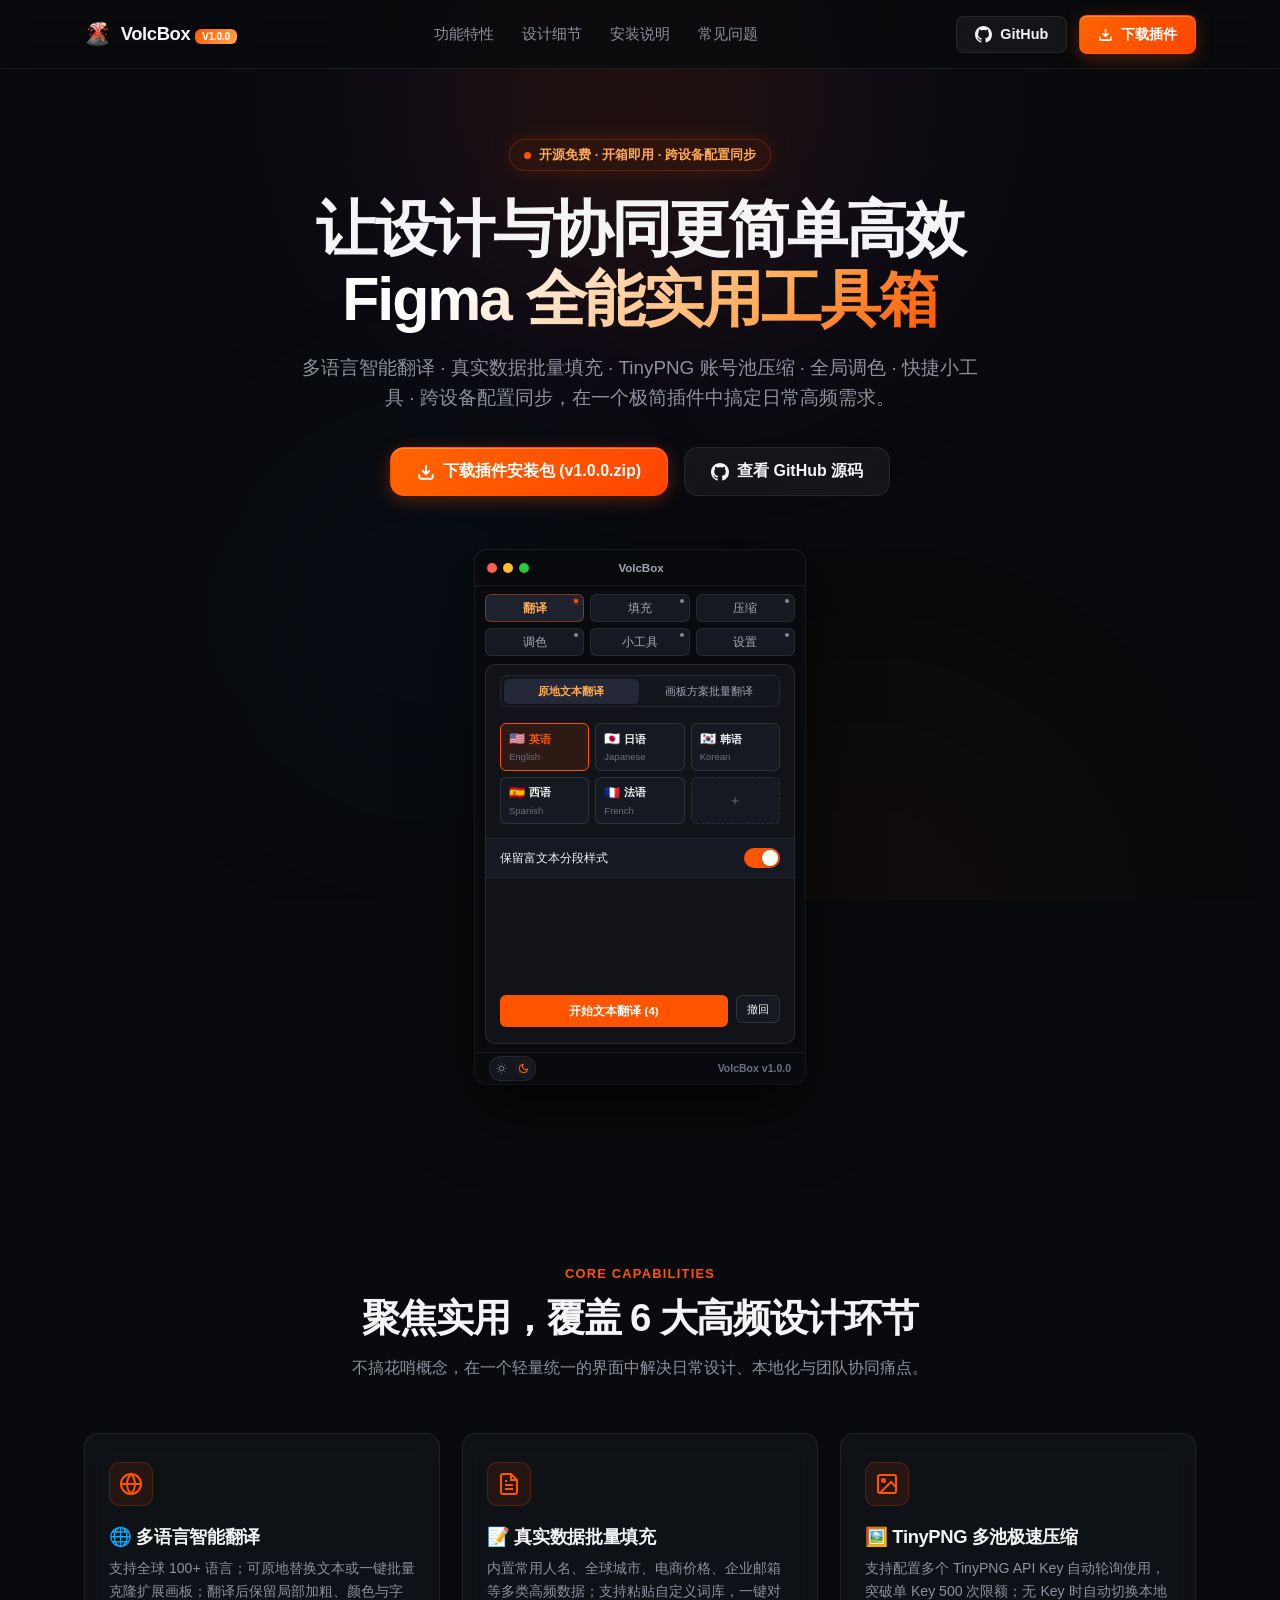
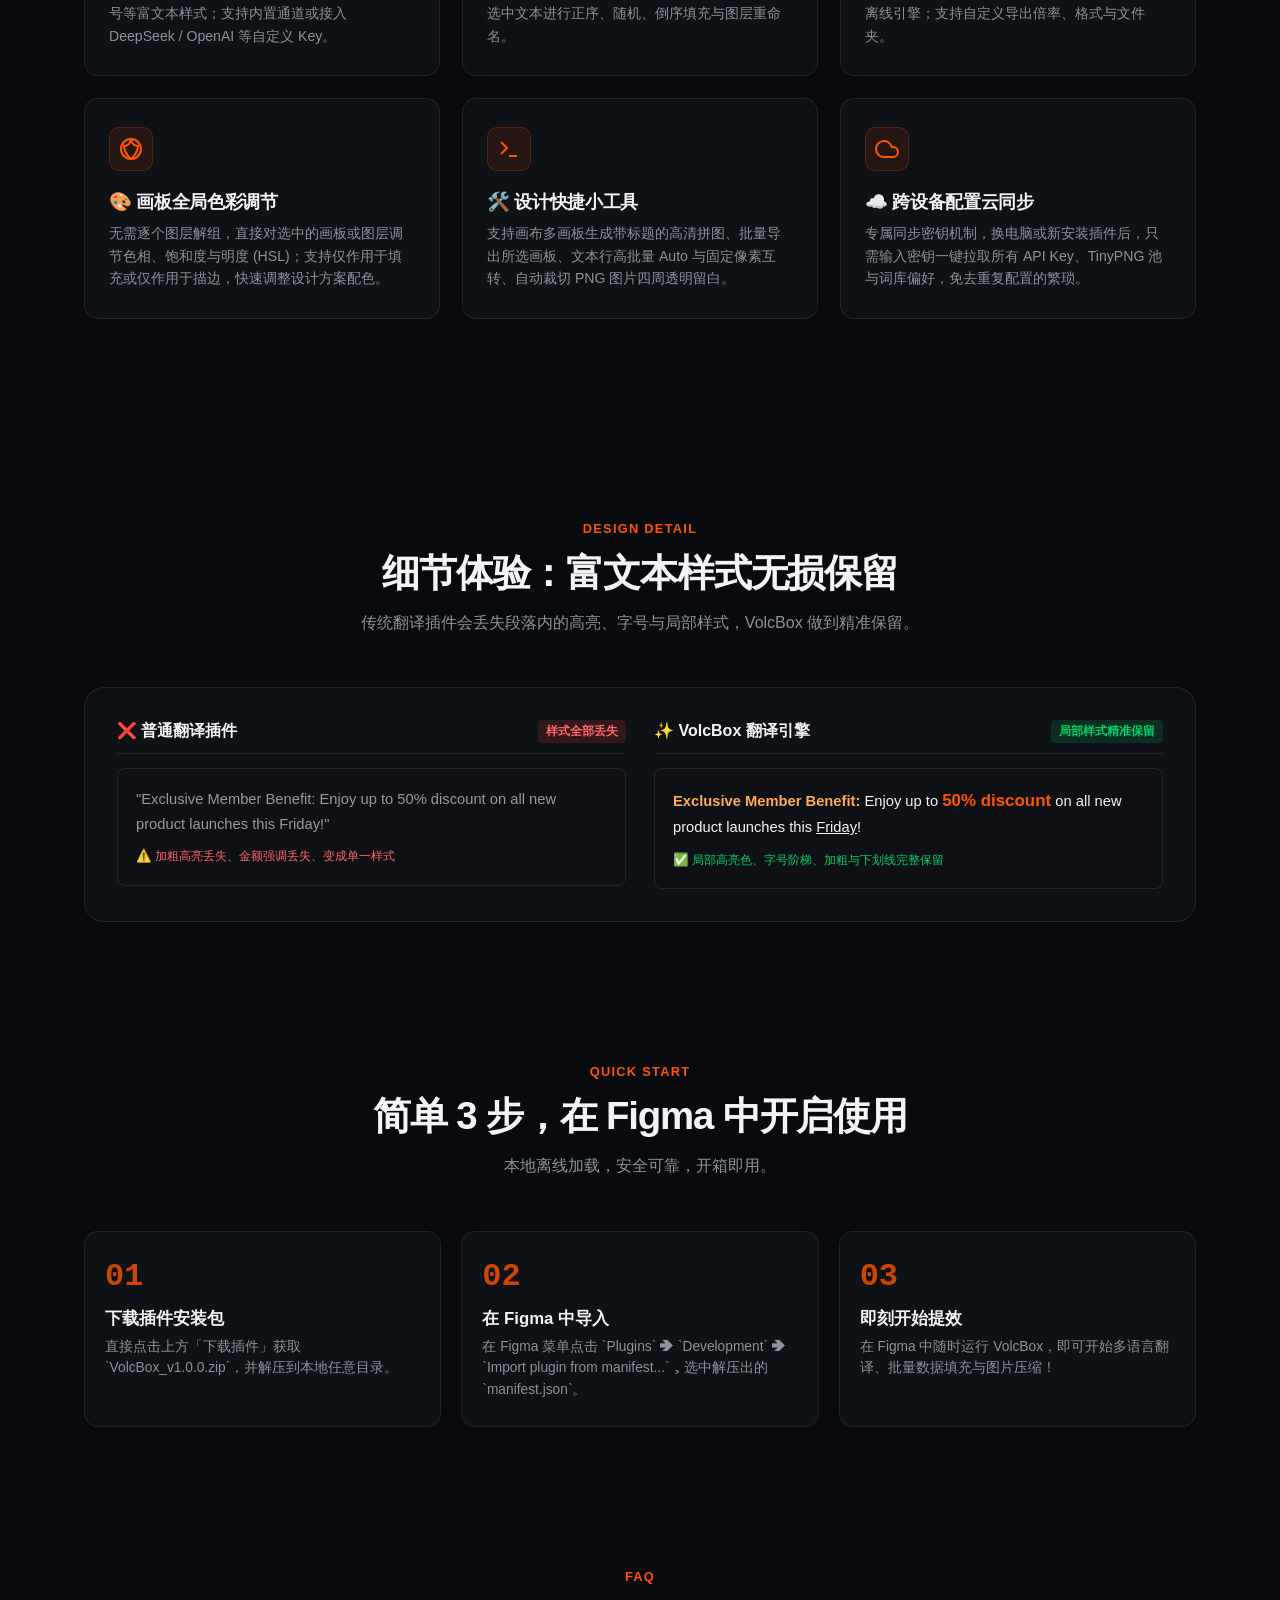
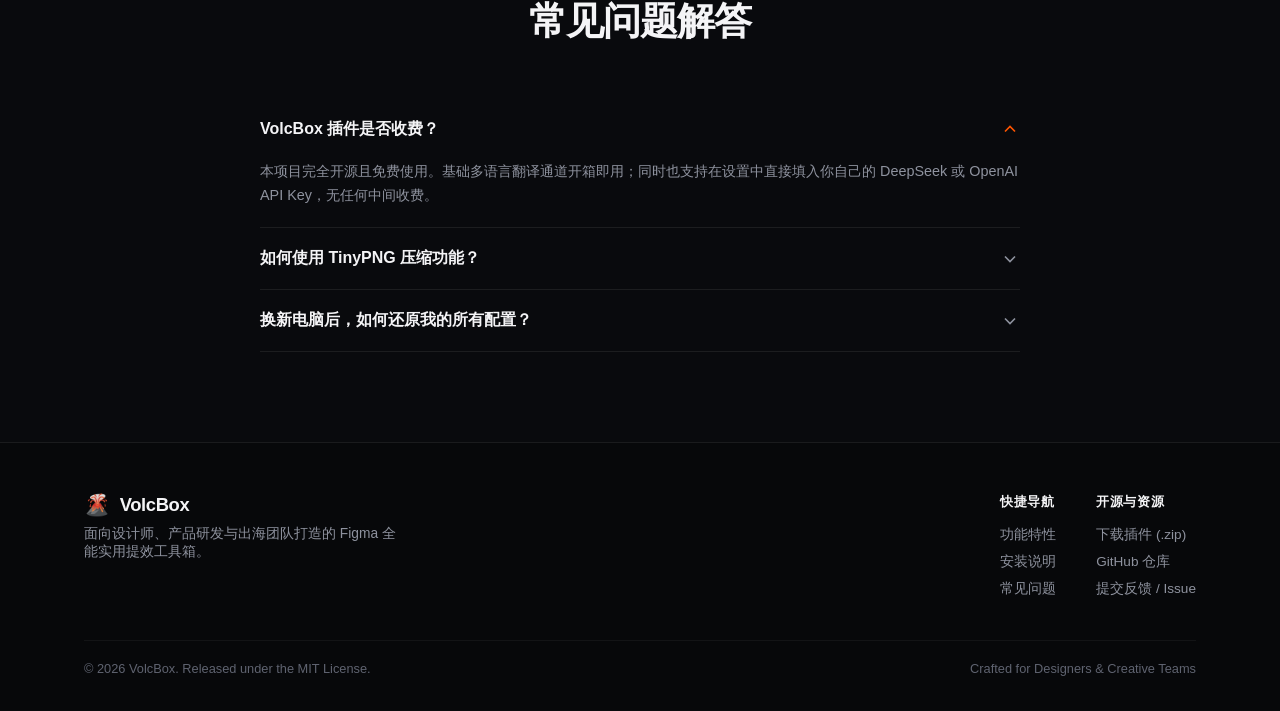
==== commit 214ada03: "feat(website): update headline to all-inclusive and universal phrasing" ====
--- a/website/index.html
+++ b/website/index.html
@@ -3,13 +3,13 @@
 <head>
   <meta charset="UTF-8">
   <meta name="viewport" content="width=device-width, initial-scale=1.0">
-  <title>VolcBox — Figma 出海与设计提效实用工具箱</title>
-  <meta name="description" content="专为出海设计师与产品研发打造的实用 Figma 工具箱：多语言智能翻译、真实数据批量模拟、TinyPNG 极速压缩、画板全局调色、切图拼图与跨设备云配置同步。">
-  <meta name="keywords" content="Figma, Figma Plugin, VolcBox, AI翻译, TinyPNG压缩, 出海设计, 数据模拟, Figma插件">
+  <title>VolcBox — 让设计与协同更高效的 Figma 全能实用工具箱</title>
+  <meta name="description" content="面向现代设计师、产品研发与出海团队的 Figma 全能实用工具箱：多语言智能翻译、真实数据批量模拟、TinyPNG 极速压缩、画板全局调色、切图拼图与跨设备云配置同步。">
+  <meta name="keywords" content="Figma, Figma Plugin, VolcBox, AI翻译, TinyPNG压缩, 出海设计, 数据模拟, Figma插件, 设计提效">
   
   <!-- Open Graph / Meta -->
   <meta property="og:type" content="website">
-  <meta property="og:title" content="VolcBox — Figma 出海与设计提效实用工具箱">
+  <meta property="og:title" content="VolcBox — 让设计与协同更高效的 Figma 全能实用工具箱">
   <meta property="og:description" content="多语言翻译 · 真实数据填充 · TinyPNG 压缩 · 画板调色 · 快捷小工具 · 跨设备配置同步">
 
   <!-- Favicon -->
@@ -66,12 +66,12 @@
       </div>
 
       <h1 class="hero-title">
-        专为出海与产研打造的<br>
-        <span class="gradient-text">Figma 实用提效工具箱</span>
+        让设计与协同更简单高效<br>
+        <span class="gradient-text">Figma 全能实用工具箱</span>
       </h1>
 
       <p class="hero-subtitle">
-        多语言翻译 · 真实数据批量模拟 · TinyPNG 账号池压缩 · 全局调色 · 快捷小工具 · 跨端云配置同步，在一个极简插件中搞定日常高频需求。
+        多语言智能翻译 · 真实数据批量填充 · TinyPNG 账号池压缩 · 全局调色 · 快捷小工具 · 跨设备配置同步，在一个极简插件中搞定日常高频需求。
       </p>
 
       <div class="hero-cta-group">
@@ -157,7 +157,7 @@
       <div class="section-header">
         <span class="section-tag">Core Capabilities</span>
         <h2 class="section-title">聚焦实用，覆盖 6 大高频设计环节</h2>
-        <p class="section-desc">不搞花哨概念，在一个轻量统一的界面中解决日常设计、出海与协同痛点。</p>
+        <p class="section-desc">不搞花哨概念，在一个轻量统一的界面中解决日常设计、本地化与团队协同痛点。</p>
       </div>
 
       <div class="features-grid">
@@ -179,7 +179,7 @@
           </div>
           <h3 class="feature-title">📝 真实数据批量填充</h3>
           <p class="feature-description">
-            内置出海常用人名、全球城市、电商价格、企业邮箱等多类常用数据；支持粘贴自定义词库，一键对选中文本进行正序、随机、倒序填充与图层重命名。
+            内置常用人名、全球城市、电商价格、企业邮箱等多类高频数据；支持粘贴自定义词库，一键对选中文本进行正序、随机、倒序填充与图层重命名。
           </p>
         </div>
 
@@ -347,7 +347,7 @@
             <span style="font-size: 1.3rem;">🌋</span>
             <span>VolcBox</span>
           </div>
-          <p>专为出海设计师与产品研发团队打造的 Figma 实用提效工具箱。</p>
+          <p>面向设计师、产品研发与出海团队打造的 Figma 全能实用提效工具箱。</p>
         </div>
 
         <div class="footer-links">
@@ -372,7 +372,7 @@
 
       <div class="footer-bottom">
         <div>© 2026 VolcBox. Released under the MIT License.</div>
-        <div>Crafted for Designers & Product Teams</div>
+        <div>Crafted for Designers & Creative Teams</div>
       </div>
     </div>
   </footer>
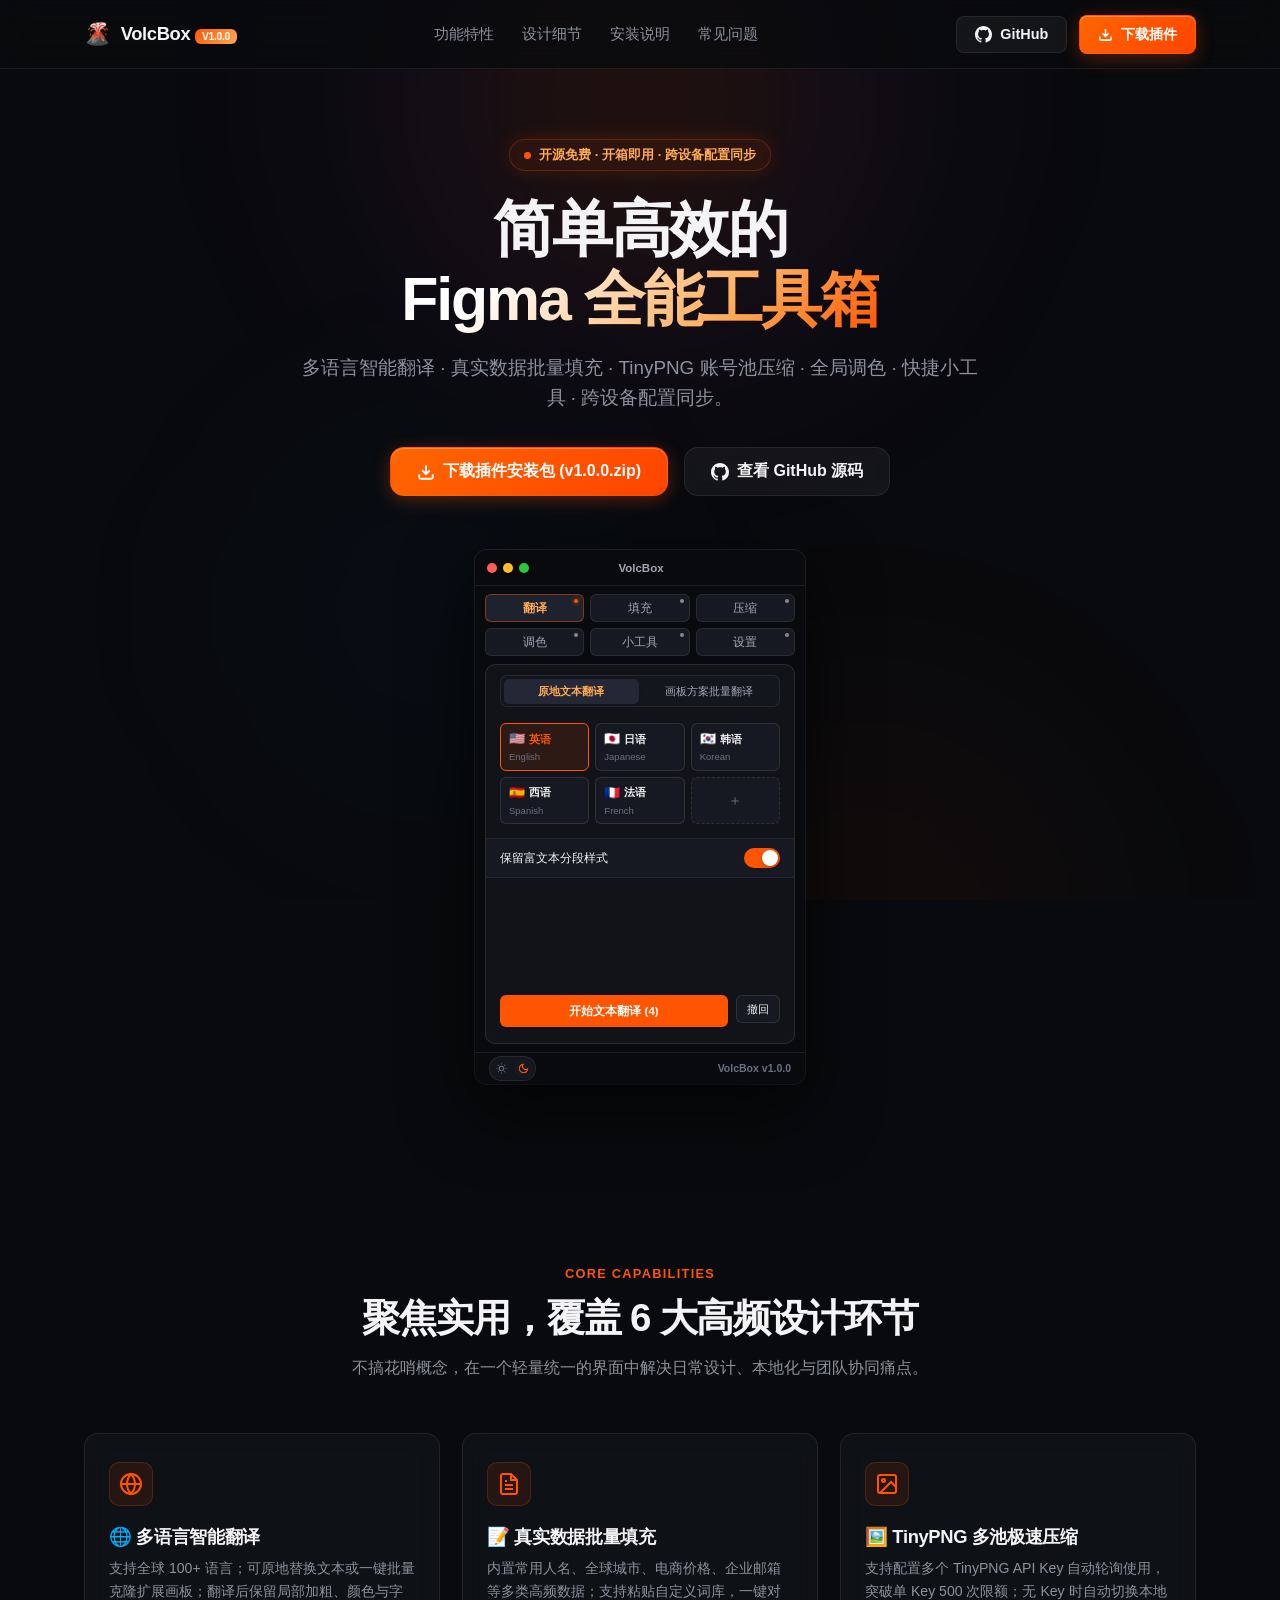
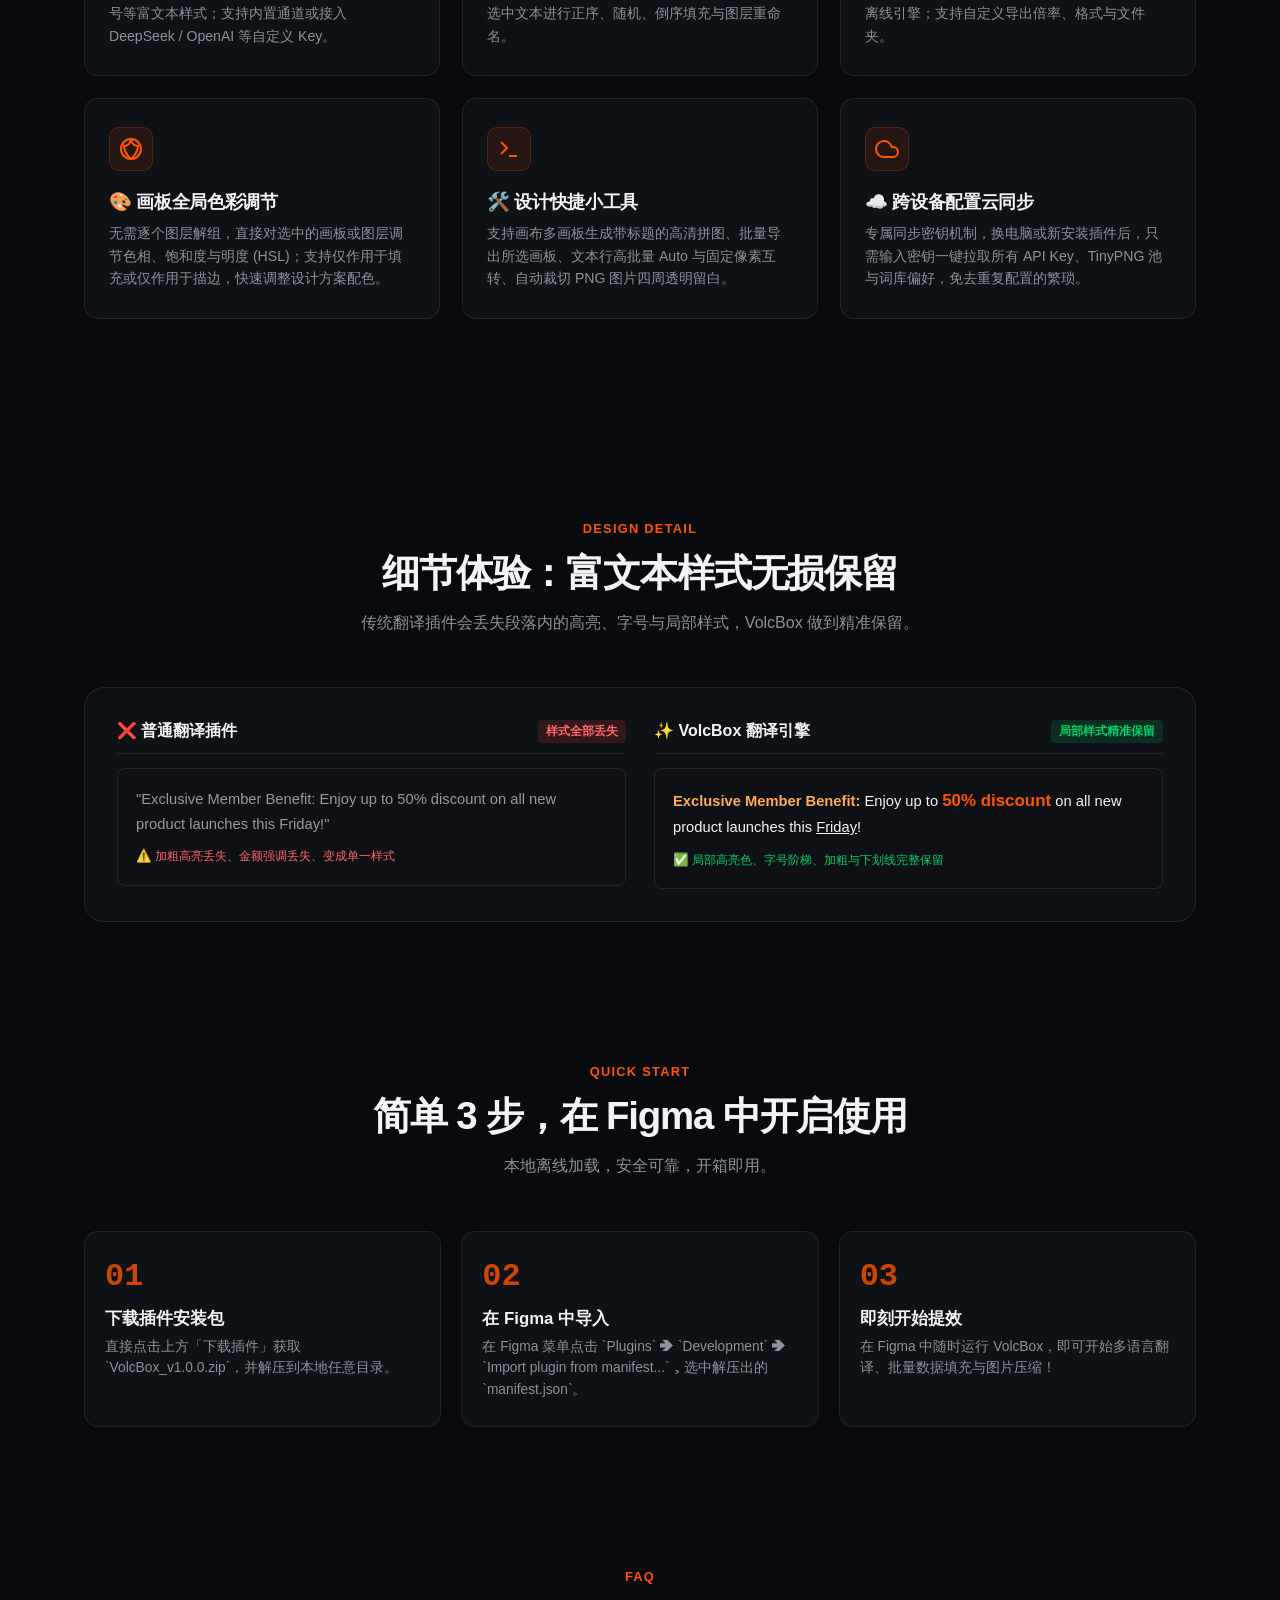
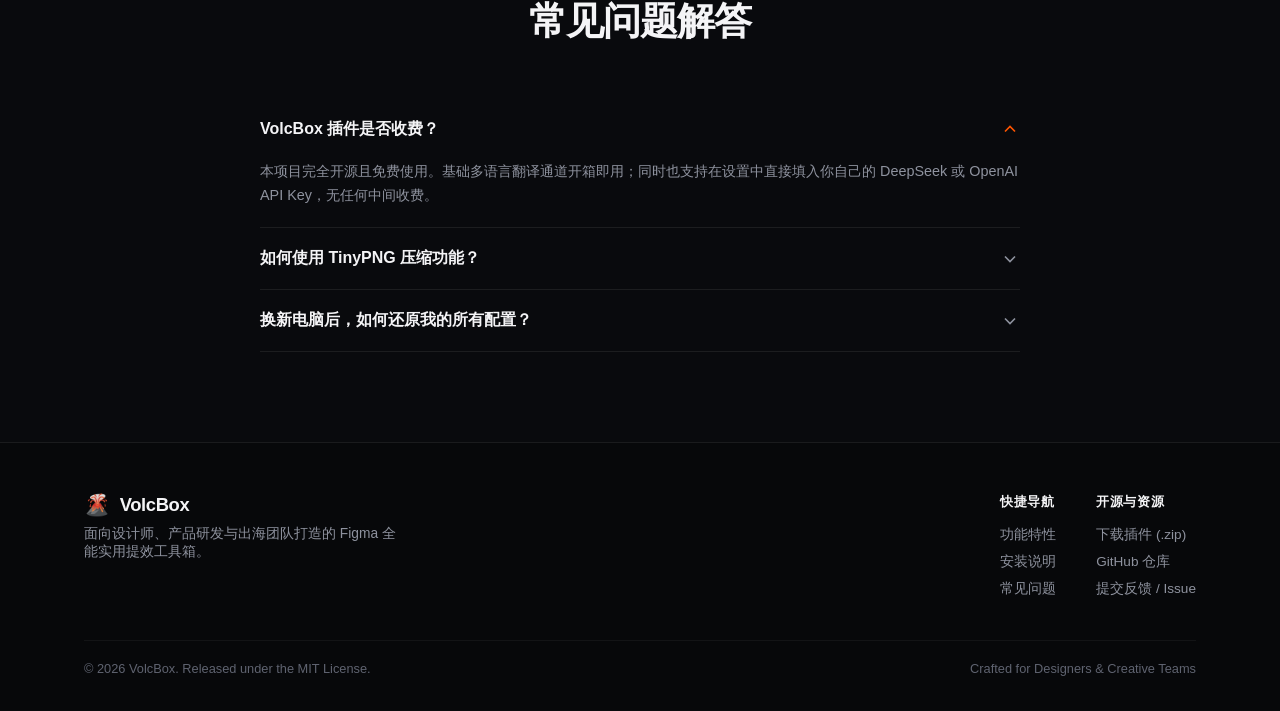
==== commit 570bffab: "refactor: standardize naming to VolcBox, streamline README, and shorten website hero headline" ====
--- a/website/index.html
+++ b/website/index.html
@@ -66,12 +66,12 @@
       </div>
 
       <h1 class="hero-title">
-        让设计与协同更简单高效<br>
-        <span class="gradient-text">Figma 全能实用工具箱</span>
+        简单高效的<br>
+        <span class="gradient-text">Figma 全能工具箱</span>
       </h1>
 
       <p class="hero-subtitle">
-        多语言智能翻译 · 真实数据批量填充 · TinyPNG 账号池压缩 · 全局调色 · 快捷小工具 · 跨设备配置同步，在一个极简插件中搞定日常高频需求。
+        多语言智能翻译 · 真实数据批量填充 · TinyPNG 账号池压缩 · 全局调色 · 快捷小工具 · 跨设备配置同步。
       </p>
 
       <div class="hero-cta-group">
